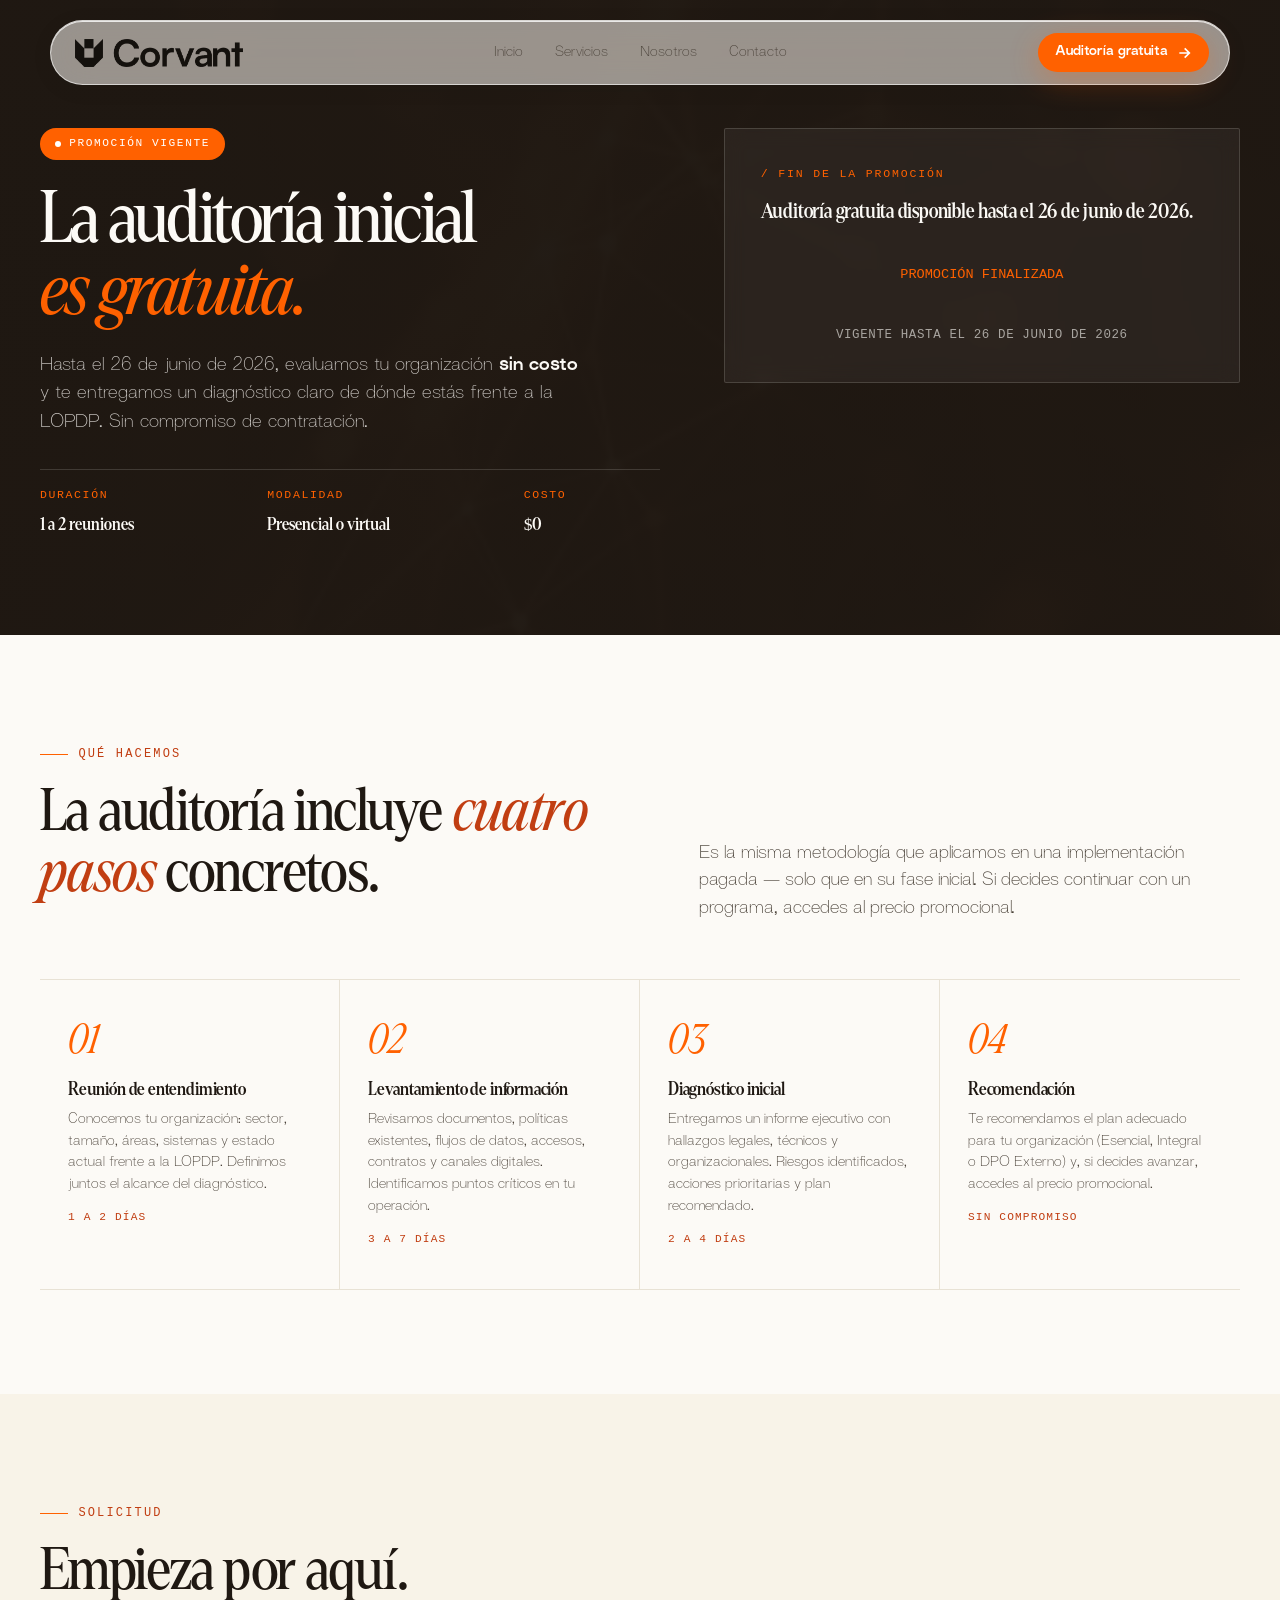
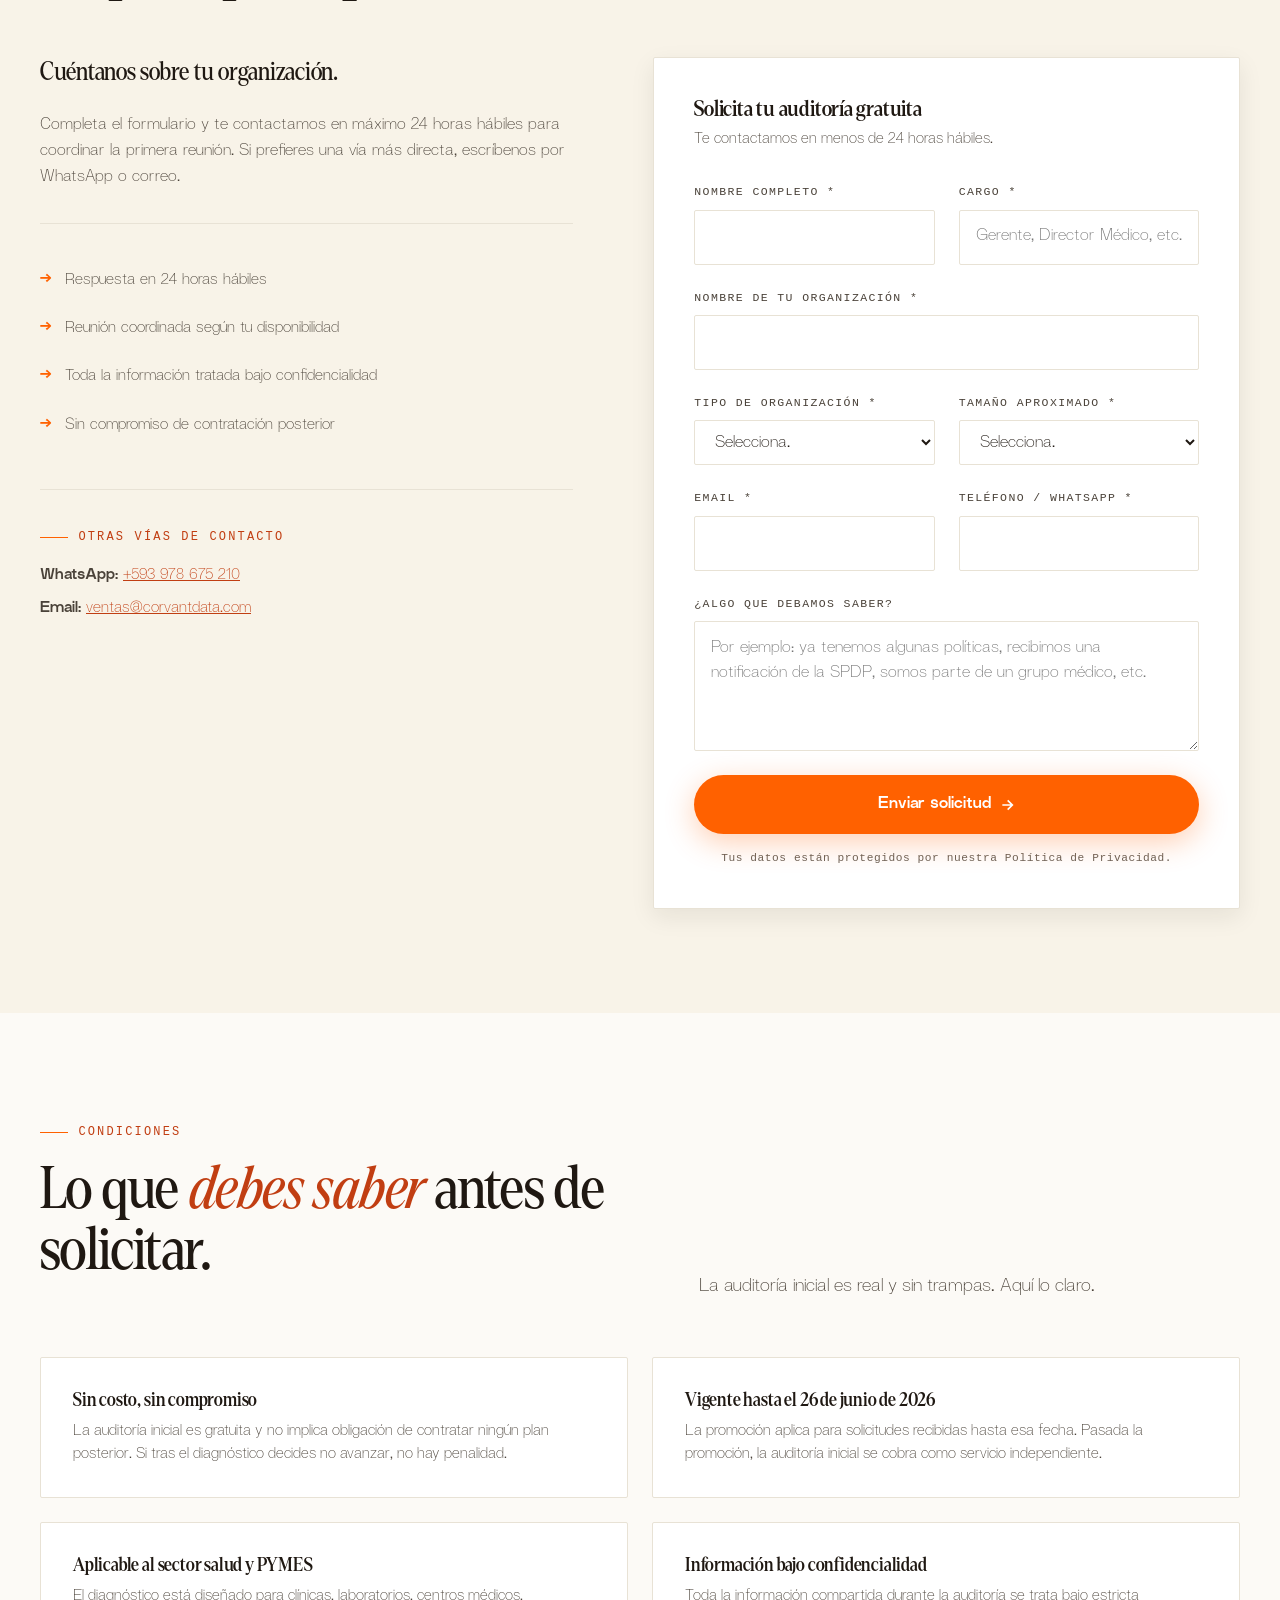
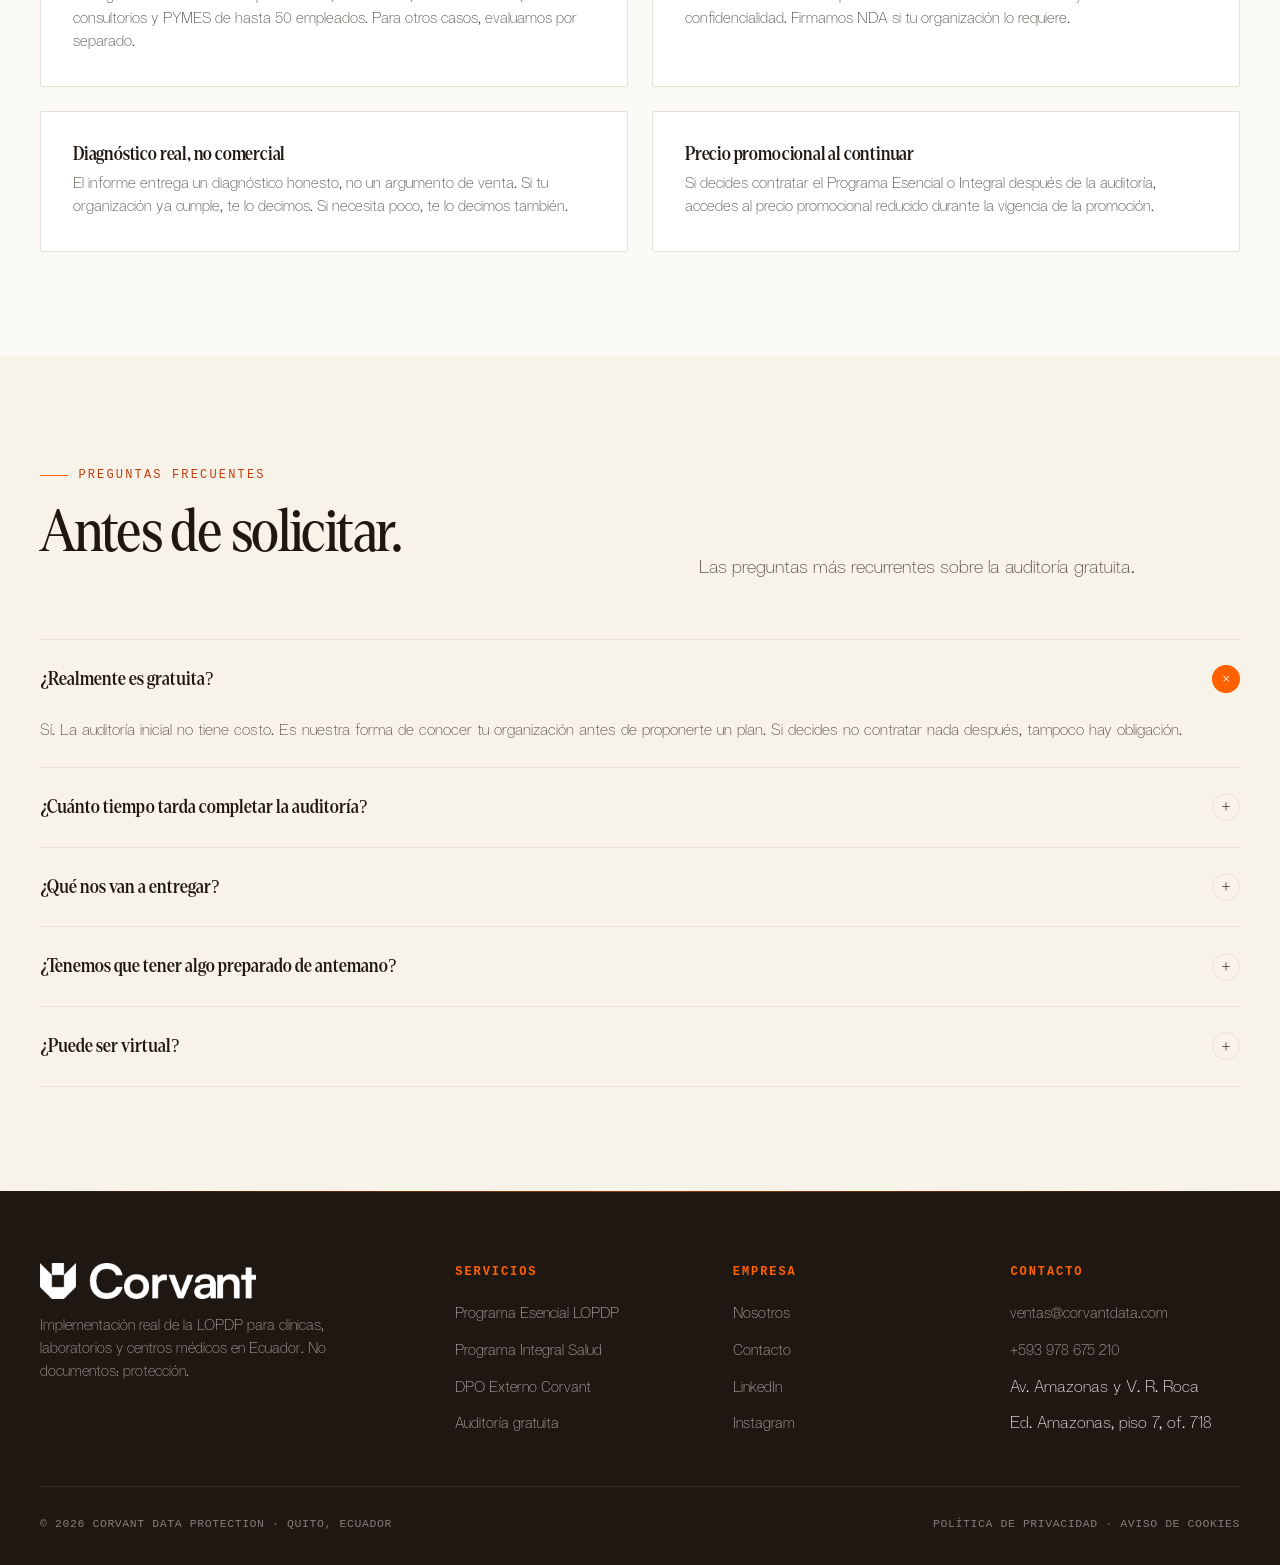
==== auditoria-gratuita.html @ 5a8d11fd "Add files via upload" ====
<!DOCTYPE html>
<html lang="es">
<head>
<meta charset="UTF-8">
<meta name="viewport" content="width=device-width, initial-scale=1.0">
<title>Auditoría gratuita — Corvant Data Protection</title>
<meta name="description" content="Auditoría inicial sin costo para clínicas, laboratorios y centros médicos en Ecuador. Diagnóstico claro frente a la LOPDP. Vigente hasta el 26 de junio de 2026.">
<link rel="stylesheet" href="styles.css">
<style>

/* Wordmark logo en nav y footer (sobreescribe estilos base) */
nav.site-nav .nav-brand img.wordmark { width: auto; height: 28px; }
nav.site-nav .nav-brand .brand-text { display: none; }
.footer-brand img.wordmark { height: 36px; width: auto; }

.audit-hero {
  background: var(--warm-black);
  color: var(--cream);
  padding: 8rem 0 6rem;
  position: relative;
  overflow: hidden;
}
.audit-hero::before {
  content: "";
  position: absolute;
  inset: 0;
  background-image: url('images/network_nodes.jpg');
  background-size: cover;
  background-position: center;
  opacity: 0.15;
  filter: grayscale(0.4);
}
.audit-hero::after {
  content: "";
  position: absolute;
  inset: 0;
  background: linear-gradient(135deg, rgba(31, 24, 18, 0.92) 0%, rgba(31, 24, 18, 0.85) 100%);
}
.audit-hero-inner {
  position: relative;
  z-index: 1;
}
.audit-hero-grid {
  display: grid;
  grid-template-columns: 1.2fr 1fr;
  gap: 4rem;
  align-items: start;
}
.audit-pill {
  display: inline-flex;
  align-items: center;
  gap: 0.5rem;
  padding: 0.45rem 0.95rem;
  background: var(--orange);
  color: var(--white);
  border-radius: 999px;
  font-family: var(--mono);
  font-size: 0.7rem;
  text-transform: uppercase;
  letter-spacing: 0.14em;
  font-weight: 500;
  margin-bottom: 1.5rem;
}
.audit-hero h1 {
  font-size: clamp(2.6rem, 5.6vw, 4.6rem);
  line-height: 1.0;
  color: var(--cream);
  margin-bottom: 1.5rem;
  letter-spacing: -0.025em;
}
.audit-hero h1 em { color: var(--orange); font-style: italic; }
.audit-hero .lead {
  font-size: 1.15rem;
  color: rgba(252, 250, 246, 0.78);
  margin-bottom: 2rem;
  line-height: 1.55;
  max-width: 540px;
}
.audit-hero .lead strong { color: var(--cream); }

.audit-meta {
  display: grid;
  grid-template-columns: repeat(3, auto);
  gap: 2.5rem;
  padding-top: 1rem;
  border-top: 1px solid rgba(252, 250, 246, 0.15);
}
.audit-meta-item {
  font-size: 0.85rem;
  color: rgba(252, 250, 246, 0.55);
}
.audit-meta-item strong {
  display: block;
  color: var(--orange);
  font-family: var(--mono);
  font-size: 0.72rem;
  letter-spacing: 0.14em;
  text-transform: uppercase;
  font-weight: 500;
  margin-bottom: 0.4rem;
}
.audit-meta-item span {
  color: var(--cream);
  font-family: var(--serif);
  font-size: 1.1rem;
  display: block; font-weight: 500;
}

/* Countdown */
.countdown {
  background: rgba(252, 250, 246, 0.05);
  border: 1px solid rgba(252, 250, 246, 0.15);
  border-radius: var(--radius);
  padding: 2.25rem;
  backdrop-filter: blur(10px);
}
.countdown-label {
  font-family: var(--mono);
  font-size: 0.72rem;
  letter-spacing: 0.16em;
  text-transform: uppercase;
  color: var(--orange);
  margin-bottom: 1rem;
  font-weight: 500;
}
.countdown-title {
  font-family: var(--serif);
  font-size: 1.3rem;
  font-weight: 500;
  color: var(--cream);
  margin-bottom: 1.5rem;
  line-height: 1.2; }
.countdown-grid {
  display: grid;
  grid-template-columns: repeat(4, 1fr);
  gap: 0.75rem;
  margin-bottom: 1.5rem;
}
.countdown-cell {
  text-align: center;
  padding: 1rem 0.5rem;
  background: rgba(252, 250, 246, 0.05);
  border-radius: 4px;
}
.countdown-num {
  font-family: var(--serif);
  font-size: 2rem;
  font-weight: 500;
  color: var(--orange);
  line-height: 1; }
.countdown-unit {
  font-family: var(--mono);
  font-size: 0.66rem;
  letter-spacing: 0.14em;
  text-transform: uppercase;
  color: rgba(252, 250, 246, 0.55);
  margin-top: 0.4rem;
  font-weight: 500;
}
.countdown-deadline {
  font-family: var(--mono);
  font-size: 0.78rem;
  color: rgba(252, 250, 246, 0.6);
  text-align: center;
  letter-spacing: 0.05em;
}

/* What we do */
.what-we-do {
  background: var(--cream);
  padding: var(--section-y) 0;
}
.steps-grid {
  display: grid;
  grid-template-columns: repeat(4, 1fr);
  gap: 0;
  margin-top: 3rem;
  border-top: 1px solid var(--gray-line);
  border-bottom: 1px solid var(--gray-line);
}
.step-cell {
  padding: 2.5rem 1.75rem;
  border-right: 1px solid var(--gray-line);
}
.step-cell:last-child { border-right: none; }
.step-num {
  font-family: var(--serif);
  font-style: italic;
  font-size: 2.5rem;
  font-weight: 300;
  color: var(--orange);
  line-height: 1;
  margin-bottom: 1.25rem; }
.step-cell h3 {
  font-family: var(--serif);
  font-size: 1.15rem;
  font-weight: 500;
  margin-bottom: 0.6rem;
  color: var(--ink); }
.step-cell p {
  font-size: 0.875rem;
  line-height: 1.55;
  color: var(--ink-soft);
}
.step-time {
  font-family: var(--mono);
  font-size: 0.7rem;
  color: var(--orange-deep);
  margin-top: 0.85rem;
  letter-spacing: 0.1em;
  text-transform: uppercase;
  font-weight: 500;
}

/* Form section */
.form-section {
  background: var(--cream-warm);
  padding: var(--section-y) 0;
}
.form-grid {
  display: grid;
  grid-template-columns: 1fr 1.1fr;
  gap: 5rem;
  align-items: start;
  margin-top: 1rem;
}
.form-info h2 { margin-bottom: 1.5rem; }
.form-info p {
  font-size: 1rem;
  line-height: 1.65;
  color: var(--ink-soft);
  margin-bottom: 1.25rem;
}
.form-info ul {
  list-style: none;
  margin-top: 2rem;
  padding-top: 2rem;
  border-top: 1px solid var(--gray-line);
}
.form-info ul li {
  display: flex;
  gap: 0.85rem;
  padding: 0.75rem 0;
  font-size: 0.95rem;
  color: var(--ink-soft);
}
.form-info ul li::before {
  content: "→";
  color: var(--orange);
  font-weight: 600;
  flex-shrink: 0;
}

.form-card {
  background: var(--white);
  border: 1px solid var(--gray-line);
  border-radius: var(--radius);
  padding: 2.5rem;
  box-shadow: var(--shadow-md);
}
.form-card h3 {
  font-family: var(--serif);
  font-size: 1.4rem;
  margin-bottom: 0.4rem;
  color: var(--ink); font-weight: 500;
}
.form-card .form-sub {
  font-size: 0.92rem;
  color: var(--ink-soft);
  margin-bottom: 2rem;
}
.form-card .btn-primary { width: 100%; padding: 1.05rem; font-size: 1rem; }

.form-disclaimer {
  font-family: var(--mono);
  font-size: 0.7rem;
  color: var(--gray);
  text-align: center;
  margin-top: 1rem;
  letter-spacing: 0.05em;
}

/* Conditions */
.conditions-section {
  background: var(--cream);
  padding: var(--section-y) 0;
}
.conditions-grid {
  display: grid;
  grid-template-columns: 1fr 1fr;
  gap: 1.5rem;
  margin-top: 2.5rem;
}
.condition-card {
  background: var(--white);
  border: 1px solid var(--gray-line);
  border-radius: var(--radius);
  padding: 2rem 2rem;
}
.condition-card h4 {
  font-family: var(--serif);
  font-size: 1.2rem;
  font-weight: 500;
  margin-bottom: 0.6rem;
  color: var(--ink); }
.condition-card p {
  font-size: 0.92rem;
  line-height: 1.55;
  color: var(--ink-soft);
}

/* Mini FAQ */
.audit-faq {
  background: var(--cream-warm);
  padding: var(--section-y) 0;
}

@media (max-width: 968px) {
  .audit-hero-grid { grid-template-columns: 1fr; gap: 2.5rem; }
  .audit-meta { grid-template-columns: 1fr; gap: 1.25rem; }
  .steps-grid { grid-template-columns: 1fr; }
  .step-cell { border-right: none; border-bottom: 1px solid var(--gray-line); }
  .step-cell:last-child { border-bottom: none; }
  .form-grid { grid-template-columns: 1fr; gap: 2.5rem; }
  .conditions-grid { grid-template-columns: 1fr; }
  .countdown-grid { grid-template-columns: repeat(4, 1fr); }
  .countdown-num { font-size: 1.5rem; }
}
</style>
</head>
<body>

<!-- ============ NAV ============ -->
<nav class="site-nav">
  <div class="nav-inner">
    <a href="index.html" class="nav-brand">
      <img src="images/logo-wordmark-dark.png" alt="Corvant Data Protection" class="wordmark">
    </a>
    <ul class="nav-links">
      <li><a href="index.html">Inicio</a></li>
      <li><a href="servicios.html">Servicios</a></li>
      <li><a href="nosotros.html">Nosotros</a></li>
      <li><a href="contacto.html">Contacto</a></li>
    </ul>
    <span class="btn-magnetic">
      <a href="auditoria-gratuita.html" class="btn btn-primary nav-cta active">
      Auditoría gratuita
      <svg viewBox="0 0 24 24" fill="none" stroke="currentColor" stroke-width="2.5"><path d="M5 12h14M13 5l7 7-7 7"/></svg>
    </a>
    </span>
    <button class="nav-toggle" aria-label="Menu"><span></span><span></span><span></span></button>
  </div>
</nav>

<!-- ============ HERO ============ -->
<section class="audit-hero">
  <div class="container audit-hero-inner">
    <div class="audit-hero-grid">
      <div>
        <span class="audit-pill">
          <span style="width: 6px; height: 6px; background: var(--white); border-radius: 50%;"></span>
          Promoción vigente
        </span>
        <h1>
          La auditoría inicial<br>
          <em>es gratuita.</em>
        </h1>
        <p class="lead">
          Hasta el 26 de junio de 2026, evaluamos tu organización <strong>sin costo</strong> y te entregamos un diagnóstico claro de dónde estás frente a la LOPDP. Sin compromiso de contratación.
        </p>

        <div class="audit-meta">
          <div class="audit-meta-item">
            <strong>Duración</strong>
            <span>1 a 2 reuniones</span>
          </div>
          <div class="audit-meta-item">
            <strong>Modalidad</strong>
            <span>Presencial o virtual</span>
          </div>
          <div class="audit-meta-item">
            <strong>Costo</strong>
            <span>$0</span>
          </div>
        </div>
      </div>

      <aside class="countdown">
        <div class="countdown-label">/ Fin de la promoción</div>
        <h3 class="countdown-title">Auditoría gratuita disponible hasta el 26 de junio de 2026.</h3>
        <div class="countdown-grid" id="countdown">
          <div class="countdown-cell">
            <div class="countdown-num" id="cd-days">—</div>
            <div class="countdown-unit">Días</div>
          </div>
          <div class="countdown-cell">
            <div class="countdown-num" id="cd-hours">—</div>
            <div class="countdown-unit">Horas</div>
          </div>
          <div class="countdown-cell">
            <div class="countdown-num" id="cd-min">—</div>
            <div class="countdown-unit">Min</div>
          </div>
          <div class="countdown-cell">
            <div class="countdown-num" id="cd-sec">—</div>
            <div class="countdown-unit">Seg</div>
          </div>
        </div>
        <div class="countdown-deadline">VIGENTE HASTA EL 26 DE JUNIO DE 2026</div>
      </aside>
    </div>
  </div>
</section>

<!-- ============ QUÉ HACEMOS EN LA AUDITORÍA ============ -->
<section class="what-we-do">
  <div class="container">
    <div class="section-header with-aside reveal">
      <div>
        <div class="eyebrow">Qué hacemos</div>
        <h2 class="h-1" style="margin-top: 1rem;">
          La auditoría incluye <em>cuatro pasos</em> concretos.
        </h2>
      </div>
      <p class="lead">
        Es la misma metodología que aplicamos en una implementación pagada — solo que en su fase inicial. Si decides continuar con un programa, accedes al precio promocional.
      </p>
    </div>

    <div class="steps-grid">
      <div class="step-cell">
        <div class="step-num">01</div>
        <h3>Reunión de entendimiento</h3>
        <p>Conocemos tu organización: sector, tamaño, áreas, sistemas y estado actual frente a la LOPDP. Definimos juntos el alcance del diagnóstico.</p>
        <div class="step-time">1 a 2 días</div>
      </div>
      <div class="step-cell">
        <div class="step-num">02</div>
        <h3>Levantamiento de información</h3>
        <p>Revisamos documentos, políticas existentes, flujos de datos, accesos, contratos y canales digitales. Identificamos puntos críticos en tu operación.</p>
        <div class="step-time">3 a 7 días</div>
      </div>
      <div class="step-cell">
        <div class="step-num">03</div>
        <h3>Diagnóstico inicial</h3>
        <p>Entregamos un informe ejecutivo con hallazgos legales, técnicos y organizacionales. Riesgos identificados, acciones prioritarias y plan recomendado.</p>
        <div class="step-time">2 a 4 días</div>
      </div>
      <div class="step-cell">
        <div class="step-num">04</div>
        <h3>Recomendación</h3>
        <p>Te recomendamos el plan adecuado para tu organización (Esencial, Integral o DPO Externo) y, si decides avanzar, accedes al precio promocional.</p>
        <div class="step-time">Sin compromiso</div>
      </div>
    </div>
  </div>
</section>

<!-- ============ FORMULARIO ============ -->
<section class="form-section">
  <div class="container">
    <div class="section-header reveal">
      <div class="eyebrow">Solicitud</div>
      <h2 class="h-1" style="margin-top: 1rem;">Empieza por aquí.</h2>
    </div>

    <div class="form-grid">
      <div class="form-info">
        <h2 class="h-3 font-serif">Cuéntanos sobre tu organización.</h2>
        <p>
          Completa el formulario y te contactamos en máximo 24 horas hábiles para coordinar la primera reunión. Si prefieres una vía más directa, escríbenos por WhatsApp o correo.
        </p>

        <ul>
          <li>Respuesta en 24 horas hábiles</li>
          <li>Reunión coordinada según tu disponibilidad</li>
          <li>Toda la información tratada bajo confidencialidad</li>
          <li>Sin compromiso de contratación posterior</li>
        </ul>

        <div style="margin-top: 2.5rem; padding-top: 2rem; border-top: 1px solid var(--gray-line);">
          <div class="eyebrow" style="margin-bottom: 1rem;">Otras vías de contacto</div>
          <p style="font-size: 0.95rem; margin-bottom: 0.5rem;">
            <strong>WhatsApp:</strong> <a href="https://wa.me/593978675210" style="color: var(--orange-deep); text-decoration: underline;">+593 978 675 210</a>
          </p>
          <p style="font-size: 0.95rem;">
            <strong>Email:</strong> <a href="mailto:ventas@corvantdata.com" style="color: var(--orange-deep); text-decoration: underline;">ventas@corvantdata.com</a>
          </p>
        </div>
      </div>

      <div class="form-card">
        <h3>Solicita tu auditoría gratuita</h3>
        <p class="form-sub">Te contactamos en menos de 24 horas hábiles.</p>

        <form>
          <div class="form-grid-2">
            <div class="form-row">
              <label>Nombre completo *</label>
              <input type="text" required>
            </div>
            <div class="form-row">
              <label>Cargo *</label>
              <input type="text" placeholder="Gerente, Director Médico, etc." required>
            </div>
          </div>

          <div class="form-row">
            <label>Nombre de tu organización *</label>
            <input type="text" required>
          </div>

          <div class="form-grid-2">
            <div class="form-row">
              <label>Tipo de organización *</label>
              <select required>
                <option value="">Selecciona…</option>
                <option>Clínica</option>
                <option>Laboratorio clínico</option>
                <option>Centro médico</option>
                <option>Centro de especialidades</option>
                <option>Consultorio</option>
                <option>Otra</option>
              </select>
            </div>
            <div class="form-row">
              <label>Tamaño aproximado *</label>
              <select required>
                <option value="">Selecciona…</option>
                <option>1 – 5 empleados</option>
                <option>6 – 15 empleados</option>
                <option>16 – 30 empleados</option>
                <option>31 – 50 empleados</option>
                <option>50+ empleados</option>
              </select>
            </div>
          </div>

          <div class="form-grid-2">
            <div class="form-row">
              <label>Email *</label>
              <input type="email" required>
            </div>
            <div class="form-row">
              <label>Teléfono / WhatsApp *</label>
              <input type="tel" required>
            </div>
          </div>

          <div class="form-row">
            <label>¿Algo que debamos saber?</label>
            <textarea placeholder="Por ejemplo: ya tenemos algunas políticas, recibimos una notificación de la SPDP, somos parte de un grupo médico, etc."></textarea>
          </div>

          <button type="submit" class="btn btn-primary">
            Enviar solicitud
            <svg viewBox="0 0 24 24" fill="none" stroke="currentColor" stroke-width="2.5"><path d="M5 12h14M13 5l7 7-7 7"/></svg>
          </button>
          <p class="form-disclaimer">Tus datos están protegidos por nuestra Política de Privacidad.</p>
        </form>
      </div>
    </div>
  </div>
</section>

<!-- ============ CONDICIONES ============ -->
<section class="conditions-section">
  <div class="container">
    <div class="section-header with-aside reveal">
      <div>
        <div class="eyebrow">Condiciones</div>
        <h2 class="h-1" style="margin-top: 1rem;">Lo que <em>debes saber</em> antes de solicitar.</h2>
      </div>
      <p class="lead">
        La auditoría inicial es real y sin trampas. Aquí lo claro.
      </p>
    </div>

    <div class="conditions-grid">
      <div class="condition-card">
        <h4>Sin costo, sin compromiso</h4>
        <p>La auditoría inicial es gratuita y no implica obligación de contratar ningún plan posterior. Si tras el diagnóstico decides no avanzar, no hay penalidad.</p>
      </div>
      <div class="condition-card">
        <h4>Vigente hasta el 26 de junio de 2026</h4>
        <p>La promoción aplica para solicitudes recibidas hasta esa fecha. Pasada la promoción, la auditoría inicial se cobra como servicio independiente.</p>
      </div>
      <div class="condition-card">
        <h4>Aplicable al sector salud y PYMES</h4>
        <p>El diagnóstico está diseñado para clínicas, laboratorios, centros médicos, consultorios y PYMES de hasta 50 empleados. Para otros casos, evaluamos por separado.</p>
      </div>
      <div class="condition-card">
        <h4>Información bajo confidencialidad</h4>
        <p>Toda la información compartida durante la auditoría se trata bajo estricta confidencialidad. Firmamos NDA si tu organización lo requiere.</p>
      </div>
      <div class="condition-card">
        <h4>Diagnóstico real, no comercial</h4>
        <p>El informe entrega un diagnóstico honesto, no un argumento de venta. Si tu organización ya cumple, te lo decimos. Si necesita poco, te lo decimos también.</p>
      </div>
      <div class="condition-card">
        <h4>Precio promocional al continuar</h4>
        <p>Si decides contratar el Programa Esencial o Integral después de la auditoría, accedes al precio promocional reducido durante la vigencia de la promoción.</p>
      </div>
    </div>
  </div>
</section>

<!-- ============ FAQ ============ -->
<section class="audit-faq">
  <div class="container">
    <div class="section-header with-aside reveal">
      <div>
        <div class="eyebrow">Preguntas frecuentes</div>
        <h2 class="h-1" style="margin-top: 1rem;">Antes de solicitar.</h2>
      </div>
      <p class="lead">Las preguntas más recurrentes sobre la auditoría gratuita.</p>
    </div>

    <div class="faq-list">
      <div class="faq-item">
        <button class="faq-q">
          ¿Realmente es gratuita?
          <span class="faq-toggle">+</span>
        </button>
        <div class="faq-a">
          Sí. La auditoría inicial no tiene costo. Es nuestra forma de conocer tu organización antes de proponerte un plan. Si decides no contratar nada después, tampoco hay obligación.
        </div>
      </div>
      <div class="faq-item">
        <button class="faq-q">
          ¿Cuánto tiempo tarda completar la auditoría?
          <span class="faq-toggle">+</span>
        </button>
        <div class="faq-a">
          Entre 1 y 2 semanas en total, dependiendo de la rapidez con la que tu organización entregue la información solicitada. La primera reunión la coordinamos en 24–48 horas tras tu solicitud.
        </div>
      </div>
      <div class="faq-item">
        <button class="faq-q">
          ¿Qué nos van a entregar?
          <span class="faq-toggle">+</span>
        </button>
        <div class="faq-a">
          Un informe ejecutivo con: hallazgos legales (qué falta para cumplir la LOPDP), hallazgos técnicos (qué riesgos hay en accesos, sistemas, canales), hallazgos organizacionales (qué procesos requieren ajustes) y un plan recomendado con tiempos y costos.
        </div>
      </div>
      <div class="faq-item">
        <button class="faq-q">
          ¿Tenemos que tener algo preparado de antemano?
          <span class="faq-toggle">+</span>
        </button>
        <div class="faq-a">
          No es necesario. En la primera reunión te indicamos exactamente qué información necesitamos recopilar. Si ya tienes documentos (políticas, avisos, contratos), nos ayudan a acelerar el diagnóstico.
        </div>
      </div>
      <div class="faq-item">
        <button class="faq-q">
          ¿Puede ser virtual?
          <span class="faq-toggle">+</span>
        </button>
        <div class="faq-a">
          Sí. La auditoría se puede realizar 100% virtual, presencial en Quito, o en formato híbrido. Lo coordinamos según tu disponibilidad y la naturaleza de tu organización.
        </div>
      </div>
    </div>
  </div>
</section>

<!-- ============ FOOTER ============ -->
<footer class="site-footer">
  <div class="container">
    <div class="footer-grid">
      <div class="footer-brand">
        <a href="index.html" class="nav-brand">
      <img src="images/logo-wordmark-white.png" alt="Corvant Data Protection" class="wordmark">
    </a>
        <p>Implementación real de la LOPDP para clínicas, laboratorios y centros médicos en Ecuador. No documentos: protección.</p>
      </div>
      <div class="footer-col">
        <h5>Servicios</h5>
        <ul>
          <li><a href="servicios-programa-esencial.html">Programa Esencial LOPDP</a></li>
          <li><a href="servicios-programa-integral-salud.html">Programa Integral Salud</a></li>
          <li><a href="servicios-dpo-externo.html">DPO Externo Corvant</a></li>
          <li><a href="auditoria-gratuita.html">Auditoría gratuita</a></li>
        </ul>
      </div>
      <div class="footer-col">
        <h5>Empresa</h5>
        <ul>
          <li><a href="nosotros.html">Nosotros</a></li>
          <li><a href="contacto.html">Contacto</a></li>
          <li><a href="https://ec.linkedin.com/company/corvant-data-protection" target="_blank">LinkedIn</a></li>
          <li><a href="https://www.instagram.com/corvantdataprotection/" target="_blank">Instagram</a></li>
        </ul>
      </div>
      <div class="footer-col">
        <h5>Contacto</h5>
        <ul>
          <li><a href="mailto:ventas@corvantdata.com">ventas@corvantdata.com</a></li>
          <li><a href="https://wa.me/593978675210">+593 978 675 210</a></li>
          <li>Av. Amazonas y V. R. Roca</li>
          <li>Ed. Amazonas, piso 7, of. 718</li>
        </ul>
      </div>
    </div>
    <div class="footer-bottom">
      <p>© 2026 Corvant Data Protection · Quito, Ecuador</p>
      <p>Política de Privacidad · Aviso de Cookies</p>
    </div>
  </div>
</footer>

<script src="scripts.js"></script>
<script>
// Countdown to June 26, 2026 (Quito time)
(function () {
  const deadline = new Date('2026-06-26T23:59:59-05:00').getTime();
  const elDays = document.getElementById('cd-days');
  const elHours = document.getElementById('cd-hours');
  const elMin = document.getElementById('cd-min');
  const elSec = document.getElementById('cd-sec');
  if (!elDays) return;

  function update() {
    const now = new Date().getTime();
    const distance = deadline - now;
    if (distance < 0) {
      const grid = document.getElementById('countdown');
      if (grid) {
        grid.innerHTML = '<div style="grid-column: 1/-1; text-align: center; color: var(--orange); font-family: var(--mono); font-size: 0.85rem; padding: 1rem;">PROMOCIÓN FINALIZADA</div>';
      }
      return;
    }
    const days = Math.floor(distance / (1000 * 60 * 60 * 24));
    const hours = Math.floor((distance % (1000 * 60 * 60 * 24)) / (1000 * 60 * 60));
    const minutes = Math.floor((distance % (1000 * 60 * 60)) / (1000 * 60));
    const seconds = Math.floor((distance % (1000 * 60)) / 1000);
    elDays.textContent = String(days).padStart(2, '0');
    elHours.textContent = String(hours).padStart(2, '0');
    elMin.textContent = String(minutes).padStart(2, '0');
    elSec.textContent = String(seconds).padStart(2, '0');
  }
  update();
  setInterval(update, 1000);
})();
</script>
</body>
</html>
---- styles.css ----
/* ============================================================
   FUENTES OFICIALES CORVANT
   Denton (Principal) — display & headlines
   Non Natural Grotesk Inktrap (Secundaria) — body & UI
   ============================================================ */

@font-face {
  font-family: 'Denton';
  src: url('fonts/Denton-Light.otf') format('opentype');
  font-weight: 300;
  font-style: normal;
  font-display: swap;
}
@font-face {
  font-family: 'Denton';
  src: url('fonts/Denton-LightItalic.otf') format('opentype');
  font-weight: 300;
  font-style: italic;
  font-display: swap;
}
@font-face {
  font-family: 'Denton';
  src: url('fonts/Denton-Regular.otf') format('opentype');
  font-weight: 400;
  font-style: normal;
  font-display: swap;
}
@font-face {
  font-family: 'Denton';
  src: url('fonts/Denton-RegularItalic.otf') format('opentype');
  font-weight: 400;
  font-style: italic;
  font-display: swap;
}
@font-face {
  font-family: 'Denton';
  src: url('fonts/Denton-Medium.otf') format('opentype');
  font-weight: 500;
  font-style: normal;
  font-display: swap;
}
@font-face {
  font-family: 'Denton';
  src: url('fonts/Denton-MediumItalic.otf') format('opentype');
  font-weight: 500;
  font-style: italic;
  font-display: swap;
}
@font-face {
  font-family: 'Denton';
  src: url('fonts/Denton-ExtraBold.otf') format('opentype');
  font-weight: 800;
  font-style: normal;
  font-display: swap;
}
@font-face {
  font-family: 'Denton';
  src: url('fonts/Denton-ExtraBoldItalic.otf') format('opentype');
  font-weight: 800;
  font-style: italic;
  font-display: swap;
}

@font-face {
  font-family: 'NN Grotesk';
  src: url('fonts/NNGrotesk-Thin.otf') format('opentype');
  font-weight: 300;
  font-style: normal;
  font-display: swap;
}
@font-face {
  font-family: 'NN Grotesk';
  src: url('fonts/NNGrotesk-Bold.otf') format('opentype');
  font-weight: 700;
  font-style: normal;
  font-display: swap;
}

/* ============================================================
   CORVANT — SHARED STYLESHEET v4.2
   Estilo: Corporativo moderno con vida.
   Glassmorphism, scroll reveal, hover dinámicos, más tonos de marca.
   ============================================================ */

:root {
  /* Brand — paleta extendida */
  --orange: #FF6100;
  --orange-light: #FF8933;
  --orange-deep: #C13E12;
  --orange-soft: #FFE9D9;
  --orange-glow: rgba(255, 97, 0, 0.18);
  --orange-glow-strong: rgba(255, 97, 0, 0.4);
  --terracotta: #B5532A;
  --rust: #8C3A1A;

  /* Neutrals warm */
  --black: #14110D;
  --warm-black: #1F1812;
  --warm-dark: #2B201A;
  --ink: #1F1812;
  --ink-soft: #4A4239;
  --gray: #6B6258;
  --gray-soft: #9A9089;
  --gray-line: #E8E2D5;
  --gray-bg: #F4EFE6;
  --sand: #E8D9C2;
  --cream: #FCFAF6;
  --cream-warm: #F8F3E8;
  --white: #FFFFFF;

  /* Typography */
  --serif: 'Denton', 'Source Serif 4', 'Times New Roman', serif;
  --sans: 'NN Grotesk', 'Inter', -apple-system, BlinkMacSystemFont, sans-serif;
  --mono: 'JetBrains Mono', 'SF Mono', monospace;

  /* Layout */
  --max-w: 1280px;
  --gutter: 2.5rem;
  --section-y: 6.5rem;
  --radius: 2px;
  --radius-lg: 12px;
  --radius-pill: 999px;

  /* Shadows */
  --shadow-sm: 0 1px 3px rgba(31, 24, 18, 0.06);
  --shadow-md: 0 8px 24px rgba(31, 24, 18, 0.08);
  --shadow-lg: 0 24px 60px rgba(31, 24, 18, 0.12);
  --shadow-xl: 0 32px 80px rgba(31, 24, 18, 0.18);
  --shadow-glow: 0 8px 30px rgba(255, 97, 0, 0.3);
  --shadow-glow-soft: 0 12px 40px rgba(255, 97, 0, 0.18);

  /* Easing */
  --ease-out: cubic-bezier(0.16, 1, 0.3, 1);
  --ease-spring: cubic-bezier(0.34, 1.56, 0.64, 1);
}

* { margin: 0; padding: 0; box-sizing: border-box; }
html { scroll-behavior: smooth; }
body {
  font-family: var(--sans);
  background: var(--cream);
  color: var(--ink);
  line-height: 1.6;
  font-size: 16px;
  font-weight: 400;
  -webkit-font-smoothing: antialiased;
  -moz-osx-font-smoothing: grayscale;
  overflow-x: hidden;
}
::selection { background: var(--orange); color: var(--white); }
img { max-width: 100%; display: block; }
a { color: inherit; text-decoration: none; }
button { font: inherit; cursor: pointer; border: none; background: none; }

/* ============================================================
   SCROLL REVEAL — solo se activa con JS (.js en <html>)
   Sin JS, todo se ve por defecto.
   ============================================================ */
.js .reveal {
  opacity: 0;
  transform: translateY(28px);
  filter: blur(6px);
  transition: opacity 0.9s var(--ease-out),
              transform 0.9s var(--ease-out),
              filter 0.9s var(--ease-out);
}
.js .reveal.revealed {
  opacity: 1;
  transform: translateY(0);
  filter: blur(0);
}
.js .reveal-child {
  opacity: 0;
  transform: translateY(20px);
  filter: blur(4px);
  transition: opacity 0.7s var(--ease-out),
              transform 0.7s var(--ease-out),
              filter 0.7s var(--ease-out);
}
.js .reveal-child.revealed {
  opacity: 1;
  transform: translateY(0);
  filter: blur(0);
}

@media (prefers-reduced-motion: reduce) {
  .reveal, .reveal-child {
    opacity: 1; transform: none; filter: none; transition: none;
  }
}

/* ============================================================
   TYPOGRAPHY
   ============================================================ */
.font-serif { font-family: var(--serif); }
.font-mono { font-family: var(--mono); }
.bold-impact { font-weight: 700; }

.eyebrow {
  font-family: var(--mono);
  font-size: 0.75rem;
  letter-spacing: 0.18em;
  text-transform: uppercase;
  color: var(--orange-deep);
  display: inline-flex;
  align-items: center;
  gap: 0.65rem;
  font-weight: 500;
}
.eyebrow::before {
  content: "";
  width: 28px;
  height: 1px;
  background: var(--orange);
}
.eyebrow.on-dark { color: var(--orange); }
.eyebrow.on-dark::before { background: var(--orange); }
.eyebrow.on-orange { color: var(--white); }
.eyebrow.on-orange::before { background: var(--white); }

h1, h2, h3, h4 {
  font-family: var(--serif);
  font-weight: 400;
  line-height: 1.05;
  letter-spacing: -0.01em;
  color: var(--ink);
}
h1 em, h2 em, h3 em { font-style: italic; color: var(--orange-deep); font-weight: 400; }
.on-dark h1, .on-dark h2, .on-dark h3, .on-dark h4 { color: var(--cream); }
.on-dark h1 em, .on-dark h2 em, .on-dark h3 em { color: var(--orange); }
.on-orange h1, .on-orange h2, .on-orange h3, .on-orange h4 { color: var(--white); }
.on-orange h1 em, .on-orange h2 em { color: var(--warm-black); }

.h-display { font-size: clamp(2.8rem, 6vw, 5.2rem); line-height: 1.0; }
.h-1 { font-size: clamp(2.4rem, 4.6vw, 3.75rem); line-height: 1.04; }
.h-2 { font-size: clamp(1.8rem, 3vw, 2.5rem); line-height: 1.1; }
.h-3 { font-size: clamp(1.35rem, 2vw, 1.75rem); line-height: 1.2; }

.lead {
  font-size: 1.125rem;
  line-height: 1.55;
  color: var(--ink-soft);
  max-width: 60ch;
}
.on-dark .lead { color: rgba(252, 250, 246, 0.78); }
.on-orange .lead { color: rgba(255, 255, 255, 0.92); }

/* ============================================================
   LAYOUT
   ============================================================ */
.container {
  max-width: var(--max-w);
  margin: 0 auto;
  padding: 0 var(--gutter);
}
section { padding: var(--section-y) 0; }
.section-tight { padding: calc(var(--section-y) * 0.7) 0; }

.section-light { background: var(--cream); color: var(--ink); }
.section-cream { background: var(--cream-warm); color: var(--ink); }
.section-sand  { background: var(--sand); color: var(--ink); }
.section-gray  { background: var(--gray-bg); color: var(--ink); }
.section-dark  { background: var(--warm-black); color: var(--cream); }
.section-orange { background: var(--orange); color: var(--white); }

.section-header {
  margin-bottom: 3.5rem;
  max-width: 880px;
}
.section-header h2 { margin-top: 1rem; margin-bottom: 1.25rem; }
.section-header .lead { margin-top: 0.5rem; }

.section-header.with-aside {
  display: grid;
  grid-template-columns: 1.1fr 1fr;
  gap: 4rem;
  max-width: 100%;
  align-items: end;
}

/* ============================================================
   BUTTONS
   ============================================================ */
.btn {
  display: inline-flex;
  align-items: center;
  justify-content: center;
  gap: 0.55rem;
  padding: 0.95rem 1.6rem;
  border-radius: var(--radius-pill);
  font-weight: 600;
  font-size: 0.9375rem;
  letter-spacing: -0.005em;
  transition: all 0.4s var(--ease-out);
  white-space: nowrap;
  position: relative;
  overflow: hidden;
}
.btn svg { width: 16px; height: 16px; transition: transform 0.3s var(--ease-out); }
.btn:hover svg { transform: translateX(4px); }

.btn-primary {
  background: var(--orange);
  color: var(--white);
  box-shadow: var(--shadow-glow);
}
.btn-primary::before {
  content: "";
  position: absolute; inset: 0;
  background: linear-gradient(135deg, var(--orange-light) 0%, var(--orange) 60%, var(--orange-deep) 100%);
  opacity: 0;
  transition: opacity 0.4s;
  z-index: 0;
}
.btn-primary > * { position: relative; z-index: 1; }
.btn-primary:hover {
  transform: translateY(-2px);
  box-shadow: 0 16px 44px rgba(255, 97, 0, 0.42);
}
.btn-primary:hover::before { opacity: 1; }

.btn-outline {
  background: transparent;
  color: var(--ink);
  border: 1px solid rgba(31, 24, 18, 0.2);
}
.btn-outline:hover {
  background: var(--ink);
  color: var(--cream);
  border-color: var(--ink);
  transform: translateY(-2px);
}
.on-dark .btn-outline { color: var(--cream); border-color: rgba(252, 250, 246, 0.25); }
.on-dark .btn-outline:hover { background: var(--cream); color: var(--ink); border-color: var(--cream); }
.on-orange .btn-outline { color: var(--white); border-color: rgba(255, 255, 255, 0.4); }
.on-orange .btn-outline:hover { background: var(--white); color: var(--orange-deep); border-color: var(--white); }

.btn-ghost {
  background: transparent;
  color: var(--orange-deep);
  padding: 0.5rem 0;
  border-radius: 0;
  border-bottom: 1px solid var(--orange);
}
.btn-ghost:hover { color: var(--orange); }
.on-dark .btn-ghost { color: var(--orange); border-bottom-color: var(--orange); }
.on-dark .btn-ghost:hover { color: var(--cream); border-bottom-color: var(--cream); }

.btn-magnetic {
  display: inline-block;
  transition: transform 0.5s var(--ease-spring);
  will-change: transform;
}

/* ============================================================
   NAVIGATION — GLASSMORPHISM (liquid glass)
   ============================================================ */
nav.site-nav {
  position: fixed;
  top: 1.25rem;
  left: 50%;
  transform: translateX(-50%);
  z-index: 100;
  width: calc(100% - 2.5rem);
  max-width: 1180px;
  background: rgba(252, 250, 246, 0.55);
  backdrop-filter: saturate(180%) blur(22px);
  -webkit-backdrop-filter: saturate(180%) blur(22px);
  border: 1px solid rgba(255, 255, 255, 0.6);
  border-radius: var(--radius-pill);
  box-shadow:
    0 1px 0 rgba(255, 255, 255, 0.8) inset,
    0 4px 20px rgba(31, 24, 18, 0.08),
    0 1px 0 rgba(31, 24, 18, 0.04);
  transition: all 0.4s var(--ease-out);
}
nav.site-nav.scrolled {
  background: rgba(252, 250, 246, 0.78);
  box-shadow:
    0 1px 0 rgba(255, 255, 255, 0.9) inset,
    0 8px 30px rgba(31, 24, 18, 0.12);
}
.nav-inner {
  display: flex;
  align-items: center;
  justify-content: space-between;
  gap: 2rem;
  padding: 0.75rem 1.25rem 0.75rem 1.5rem;
}
.nav-brand {
  display: flex;
  align-items: center;
  gap: 0.55rem;
  font-family: var(--serif);
  font-size: 1.35rem;
  font-weight: 500;
  letter-spacing: -0.01em;
  color: var(--ink);
}
.nav-brand img { width: 24px; height: 24px; object-fit: contain; }
.nav-links {
  display: flex;
  gap: 2rem;
  list-style: none;
  font-size: 0.875rem;
  font-weight: 500;
}
.nav-links a {
  color: var(--ink-soft);
  transition: color 0.25s;
  position: relative;
  padding: 0.35rem 0;
}
.nav-links a:hover { color: var(--ink); }
.nav-links a.active { color: var(--orange-deep); }
.nav-links a.active::after {
  content: "";
  position: absolute;
  bottom: -2px; left: 0; right: 0;
  height: 1.5px;
  background: var(--orange);
  border-radius: 2px;
}
.nav-cta { padding: 0.55rem 1.05rem; font-size: 0.85rem; }

.nav-toggle {
  display: none;
  width: 32px; height: 32px;
  flex-direction: column;
  justify-content: center;
  gap: 5px;
  align-items: center;
}
.nav-toggle span {
  display: block;
  width: 22px; height: 1.5px;
  background: var(--ink);
}

/* ============================================================
   FOOTER
   ============================================================ */
footer.site-footer {
  background: var(--warm-black);
  color: var(--cream);
  padding: 4.5rem 0 2rem;
  position: relative;
  overflow: hidden;
}
footer.site-footer::before {
  content: "";
  position: absolute;
  top: 0; left: 0; right: 0;
  height: 1px;
  background: linear-gradient(90deg, transparent, var(--orange), transparent);
  opacity: 0.5;
}
.footer-grid {
  display: grid;
  grid-template-columns: 1.6fr 1fr 1fr 1fr;
  gap: 3rem;
  padding-bottom: 3rem;
}
.footer-brand .nav-brand { color: var(--cream); font-size: 1.7rem; margin-bottom: 1rem; }
.footer-brand .nav-brand img { width: 32px; height: 32px; }
.footer-brand p {
  color: rgba(252, 250, 246, 0.65);
  font-size: 0.9rem;
  line-height: 1.6;
  max-width: 320px;
}
.footer-col h5 {
  font-family: var(--mono);
  font-size: 0.75rem;
  letter-spacing: 0.16em;
  text-transform: uppercase;
  color: var(--orange);
  margin-bottom: 1.25rem;
}
.footer-col ul { list-style: none; display: flex; flex-direction: column; gap: 0.7rem; }
.footer-col a {
  color: rgba(252, 250, 246, 0.7);
  font-size: 0.9rem;
  transition: color 0.25s, transform 0.25s;
  display: inline-block;
}
.footer-col a:hover { color: var(--orange); transform: translateX(3px); }
.footer-bottom {
  padding-top: 1.75rem;
  border-top: 1px solid rgba(252, 250, 246, 0.1);
  display: flex;
  justify-content: space-between;
  align-items: center;
  flex-wrap: wrap;
  gap: 1rem;
  font-family: var(--mono);
  font-size: 0.72rem;
  color: rgba(252, 250, 246, 0.45);
  letter-spacing: 0.05em;
  text-transform: uppercase;
}

/* ============================================================
   COMPONENTS
   ============================================================ */
.card {
  background: var(--white);
  border: 1px solid var(--gray-line);
  border-radius: var(--radius);
  padding: 2.25rem 2rem;
  transition: all 0.4s var(--ease-out);
  position: relative;
  overflow: hidden;
}
.card:hover {
  border-color: rgba(255, 97, 0, 0.4);
  transform: translateY(-4px);
  box-shadow: var(--shadow-lg);
}

.card-accent { position: relative; overflow: hidden; }
.card-accent::before {
  content: "";
  position: absolute;
  top: 0; left: 0; right: 0;
  height: 3px;
  background: var(--orange);
  transform: scaleX(0);
  transform-origin: left;
  transition: transform 0.6s var(--ease-out);
}
.card-accent:hover::before { transform: scaleX(1); }

.tilt {
  transition: transform 0.4s var(--ease-out), box-shadow 0.4s var(--ease-out), border-color 0.4s;
  will-change: transform;
  transform-style: preserve-3d;
}

/* Stats */
.stat-grid {
  display: grid;
  grid-template-columns: repeat(4, 1fr);
  gap: 0;
  border-top: 1px solid var(--gray-line);
  border-bottom: 1px solid var(--gray-line);
}
.stat-item {
  padding: 2rem 1.5rem;
  border-right: 1px solid var(--gray-line);
  transition: background 0.3s;
}
.stat-item:last-child { border-right: none; }
.stat-item:hover { background: rgba(255, 97, 0, 0.04); }
.stat-num {
  font-family: var(--serif);
  font-size: clamp(2.5rem, 4vw, 3.5rem);
  font-weight: 500;
  line-height: 1;
  color: var(--ink);
  margin-bottom: 0.4rem;
  display: flex;
  align-items: baseline;
  gap: 0.15rem;
}
.stat-num em { font-style: italic; color: var(--orange); font-weight: 400; }
.stat-num small {
  font-family: var(--sans);
  font-size: 1.3rem;
  font-weight: 700;
  color: var(--orange);
}
.stat-label { font-size: 0.8rem; color: var(--gray); line-height: 1.4; }

/* Process */
.process-list { display: grid; gap: 0; }
.process-step {
  display: grid;
  grid-template-columns: 1.2fr 0.6fr 2.5fr;
  gap: 2rem;
  padding: 2rem 0;
  border-bottom: 1px solid var(--gray-line);
  align-items: start;
  transition: padding 0.3s;
}
.process-step:hover { padding-left: 1rem; }
.process-step:last-child { border-bottom: none; }
.process-num {
  font-family: var(--mono);
  font-size: 0.75rem;
  letter-spacing: 0.18em;
  text-transform: uppercase;
  color: var(--orange);
  padding-top: 0.4rem;
}
.process-title {
  font-family: var(--serif);
  font-size: 1.625rem;
  font-weight: 500;
  color: var(--ink);
}
.process-time { font-family: var(--mono); font-size: 0.78rem; color: var(--gray); margin-top: 0.5rem; }
.process-desc { font-size: 0.95rem; line-height: 1.6; color: var(--ink-soft); }

/* FAQ */
.faq-list { border-top: 1px solid var(--gray-line); }
.faq-item { border-bottom: 1px solid var(--gray-line); }
.faq-q {
  width: 100%;
  text-align: left;
  padding: 1.5rem 0;
  display: flex;
  justify-content: space-between;
  align-items: center;
  gap: 2rem;
  font-family: var(--serif);
  font-size: 1.2rem;
  font-weight: 500;
  color: var(--ink);
  cursor: pointer;
  transition: color 0.25s;
}
.faq-q:hover { color: var(--orange-deep); }
.faq-toggle {
  width: 28px; height: 28px;
  border-radius: 50%;
  border: 1px solid var(--gray-line);
  display: flex;
  align-items: center;
  justify-content: center;
  flex-shrink: 0;
  font-size: 1rem;
  color: var(--ink-soft);
  transition: all 0.4s var(--ease-spring);
}
.faq-item.open .faq-toggle {
  background: var(--orange);
  color: var(--white);
  border-color: var(--orange);
  transform: rotate(45deg);
}
.faq-a {
  max-height: 0;
  overflow: hidden;
  transition: max-height 0.5s var(--ease-out), padding 0.4s;
  font-size: 0.95rem;
  line-height: 1.6;
  color: var(--ink-soft);
}
.faq-item.open .faq-a {
  max-height: 380px;
  padding-bottom: 1.5rem;
}

/* Pill */
.pill {
  display: inline-flex;
  align-items: center;
  gap: 0.4rem;
  padding: 0.35rem 0.8rem;
  border-radius: var(--radius-pill);
  font-family: var(--mono);
  font-size: 0.7rem;
  letter-spacing: 0.12em;
  text-transform: uppercase;
  font-weight: 500;
}
.pill-orange { background: var(--orange-soft); color: var(--orange-deep); }
.pill-dark { background: var(--ink); color: var(--cream); }
.pill-promo { background: var(--orange); color: var(--white); }

/* Forms */
.form-row { display: grid; gap: 0.5rem; margin-bottom: 1.5rem; }
.form-row label {
  font-family: var(--mono);
  font-size: 0.72rem;
  letter-spacing: 0.12em;
  text-transform: uppercase;
  color: var(--ink-soft);
  font-weight: 500;
}
.form-row input, .form-row select, .form-row textarea {
  font: inherit;
  font-size: 1rem;
  color: var(--ink);
  background: var(--white);
  border: 1px solid var(--gray-line);
  border-radius: var(--radius);
  padding: 0.85rem 1rem;
  transition: border-color 0.25s, box-shadow 0.25s;
}
.form-row input:focus, .form-row select:focus, .form-row textarea:focus {
  outline: none;
  border-color: var(--orange);
  box-shadow: 0 0 0 3px var(--orange-glow);
}
.form-row textarea { resize: vertical; min-height: 130px; }
.form-grid-2 { display: grid; grid-template-columns: 1fr 1fr; gap: 1.5rem; }

/* CTA banner */
.cta-banner {
  background: var(--warm-black);
  color: var(--cream);
  padding: 5.5rem var(--gutter);
  position: relative;
  overflow: hidden;
}
.cta-banner-inner {
  max-width: var(--max-w);
  margin: 0 auto;
  position: relative;
  z-index: 1;
  display: grid;
  grid-template-columns: 1.4fr 1fr;
  gap: 4rem;
  align-items: center;
}
.cta-banner h2 { font-size: clamp(2rem, 4vw, 3.25rem); margin-bottom: 1rem; }
.cta-banner-sub { color: rgba(252, 250, 246, 0.72); margin-bottom: 2rem; max-width: 560px; }
.cta-banner-actions { display: flex; gap: 0.85rem; flex-wrap: wrap; }
.cta-banner::before {
  content: "";
  position: absolute;
  right: -180px; top: -180px;
  width: 540px; height: 540px;
  background: radial-gradient(circle, rgba(255, 97, 0, 0.22) 0%, transparent 65%);
  pointer-events: none;
  animation: pulseGlow 6s ease-in-out infinite;
}
@keyframes pulseGlow {
  0%, 100% { transform: scale(1); opacity: 1; }
  50% { transform: scale(1.15); opacity: 0.7; }
}

/* Quote */
.quote-block {
  font-family: var(--serif);
  font-size: clamp(1.5rem, 2.6vw, 2.1rem);
  font-weight: 400;
  font-style: italic;
  line-height: 1.25;
  color: var(--ink);
  border-left: 3px solid var(--orange);
  padding-left: 1.75rem;
  max-width: 800px;
}
.on-dark .quote-block { color: var(--cream); }

.highlight-orange { position: relative; display: inline-block; }
.highlight-orange::after {
  content: "";
  position: absolute;
  bottom: 0.06em; left: 0;
  width: 100%;
  height: 0.12em;
  background: var(--orange);
  z-index: -1;
  opacity: 0.4;
}

/* ============================================================
   MARQUEE (infinite scroll band)
   ============================================================ */
.marquee {
  background: var(--warm-black);
  color: var(--cream);
  border-top: 1px solid rgba(255, 97, 0, 0.2);
  border-bottom: 1px solid rgba(255, 97, 0, 0.2);
  padding: 1.4rem 0;
  overflow: hidden;
  position: relative;
}
.marquee-track {
  display: flex;
  width: max-content;
  animation: marqueeScroll 38s linear infinite;
  gap: 3.5rem;
  padding-right: 3.5rem;
}
.marquee:hover .marquee-track { animation-play-state: paused; }
.marquee-item {
  display: inline-flex;
  align-items: center;
  gap: 1rem;
  font-family: var(--serif);
  font-size: 1.7rem;
  font-style: italic;
  font-weight: 400;
  color: var(--cream);
  white-space: nowrap;
  flex-shrink: 0;
}
.marquee-item .dot {
  width: 7px; height: 7px;
  background: var(--orange);
  border-radius: 50%;
  flex-shrink: 0;
}
@keyframes marqueeScroll {
  to { transform: translateX(-50%); }
}

/* ============================================================
   RESPONSIVE
   ============================================================ */
@media (max-width: 968px) {
  :root { --gutter: 1.25rem; --section-y: 4.5rem; }
  nav.site-nav { top: 0.85rem; width: calc(100% - 1.5rem); }
  .nav-links { display: none; }
  .nav-toggle { display: flex; }
  .footer-grid { grid-template-columns: 1fr 1fr; }
  .stat-grid { grid-template-columns: repeat(2, 1fr); }
  .stat-item:nth-child(2) { border-right: none; }
  .stat-item:nth-child(1), .stat-item:nth-child(2) { border-bottom: 1px solid var(--gray-line); }
  .process-step { grid-template-columns: 1fr; gap: 0.5rem; padding-left: 0; }
  .process-step:hover { padding-left: 0; }
  .form-grid-2 { grid-template-columns: 1fr; }
  .cta-banner-inner { grid-template-columns: 1fr; gap: 2rem; }
  .section-header.with-aside { grid-template-columns: 1fr; gap: 1.5rem; }
  .marquee-item { font-size: 1.2rem; }
}
@media (max-width: 540px) {
  .footer-grid { grid-template-columns: 1fr; gap: 2rem; }
  .stat-grid { grid-template-columns: 1fr; }
  .stat-item { border-right: none; border-bottom: 1px solid var(--gray-line); }
  .stat-item:last-child { border-bottom: none; }
  .h-display { font-size: 2.4rem; }
}
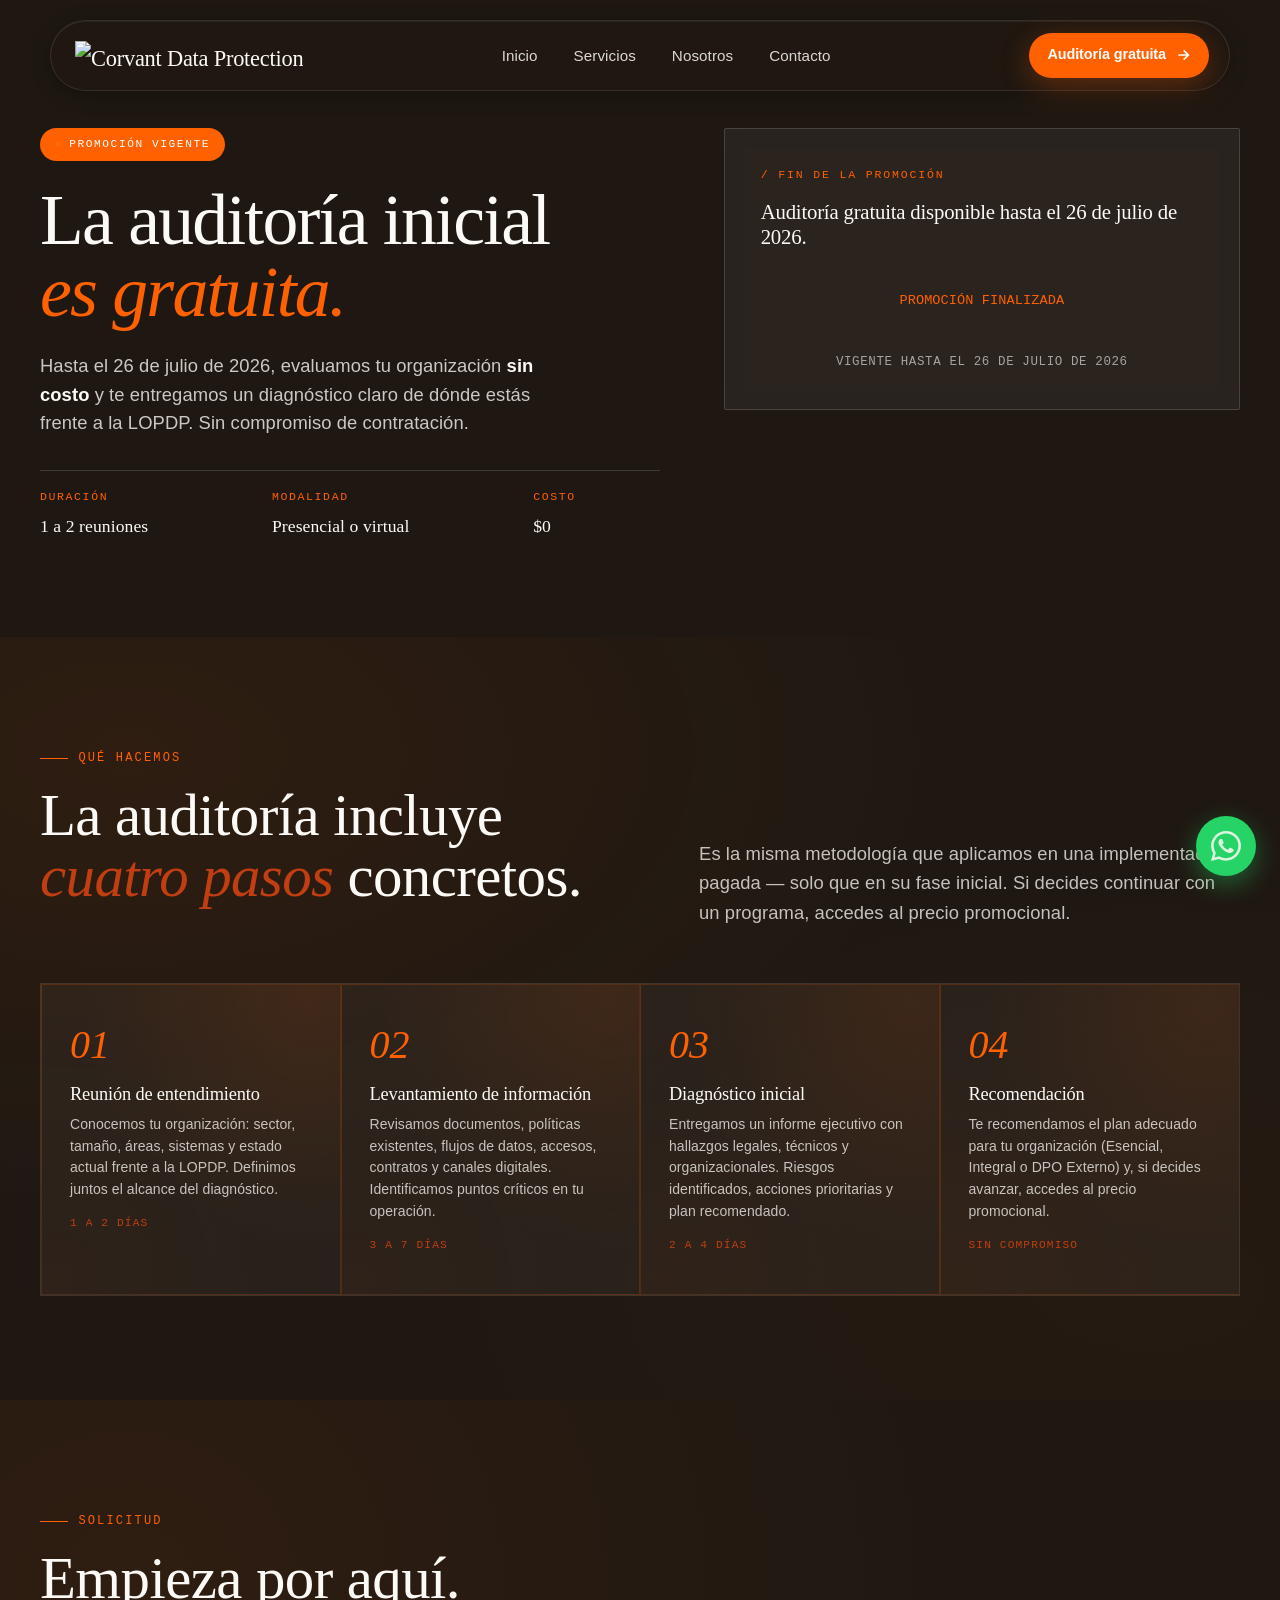
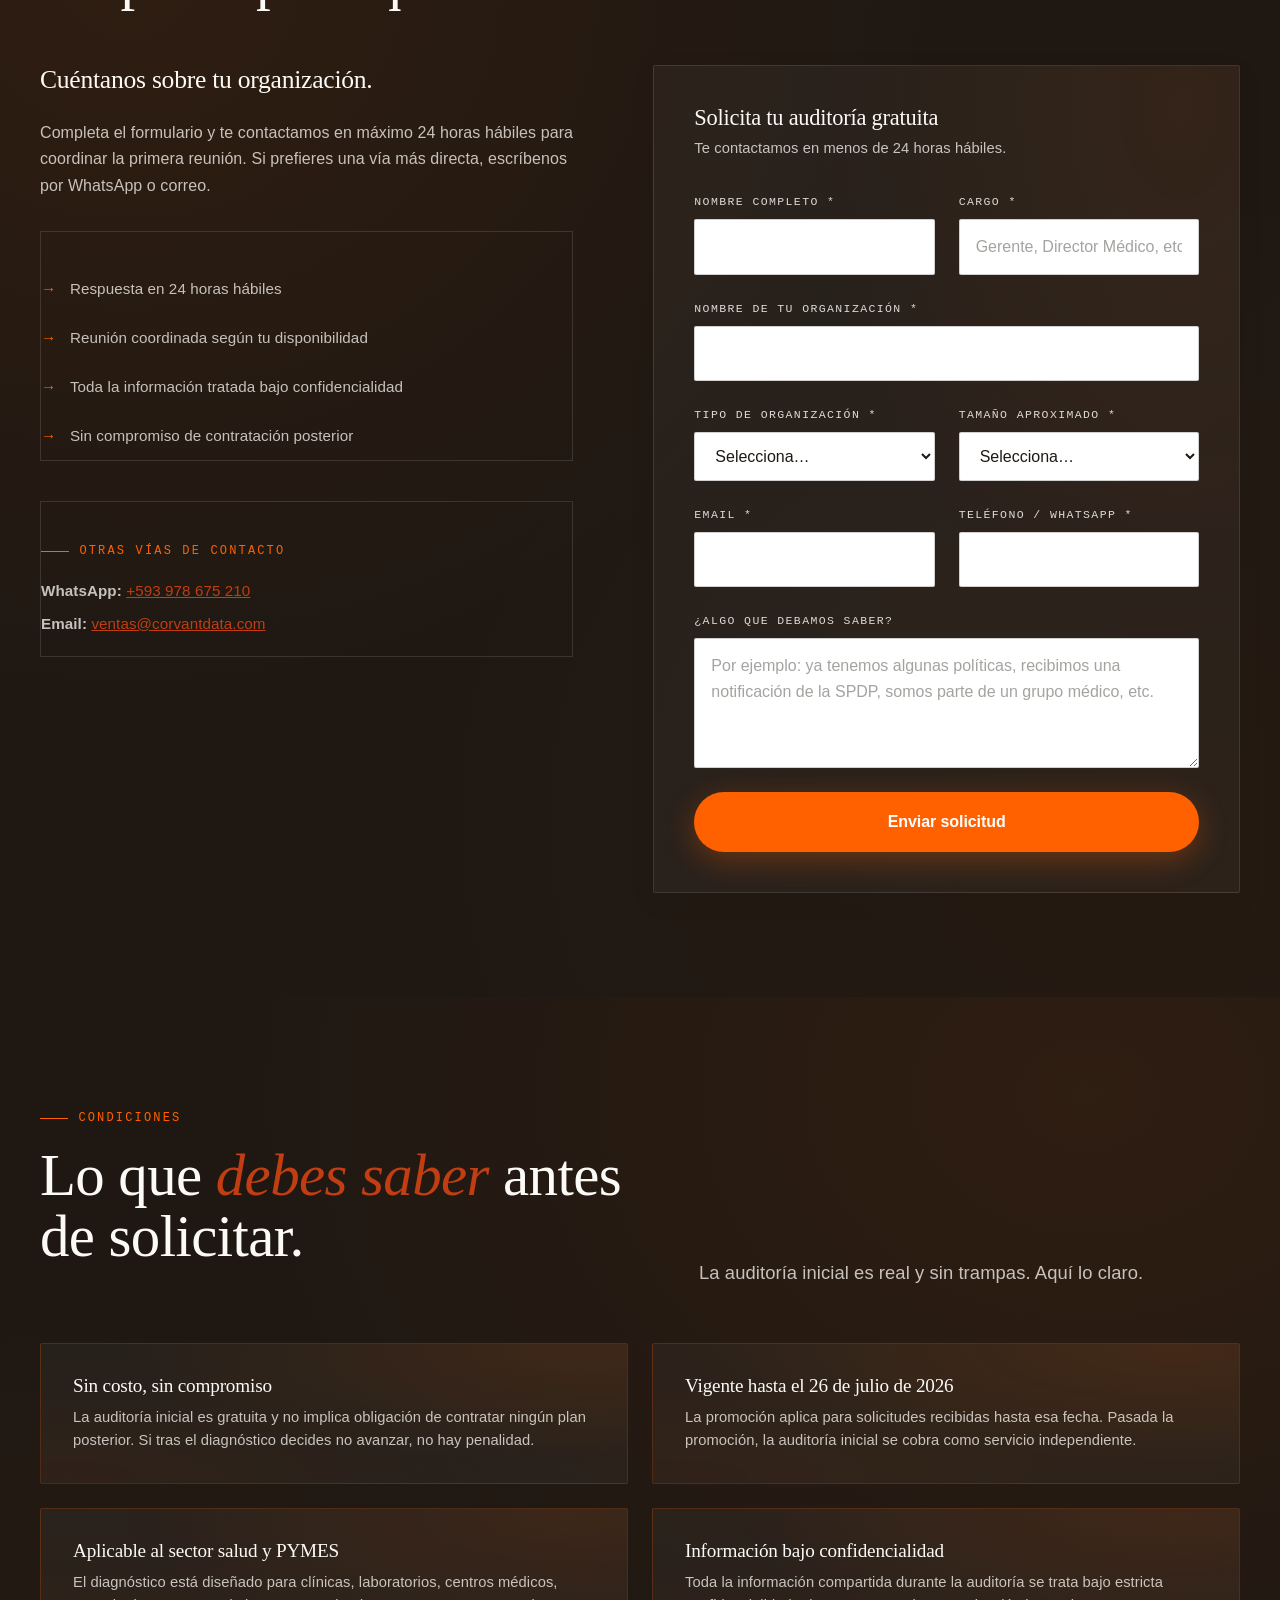
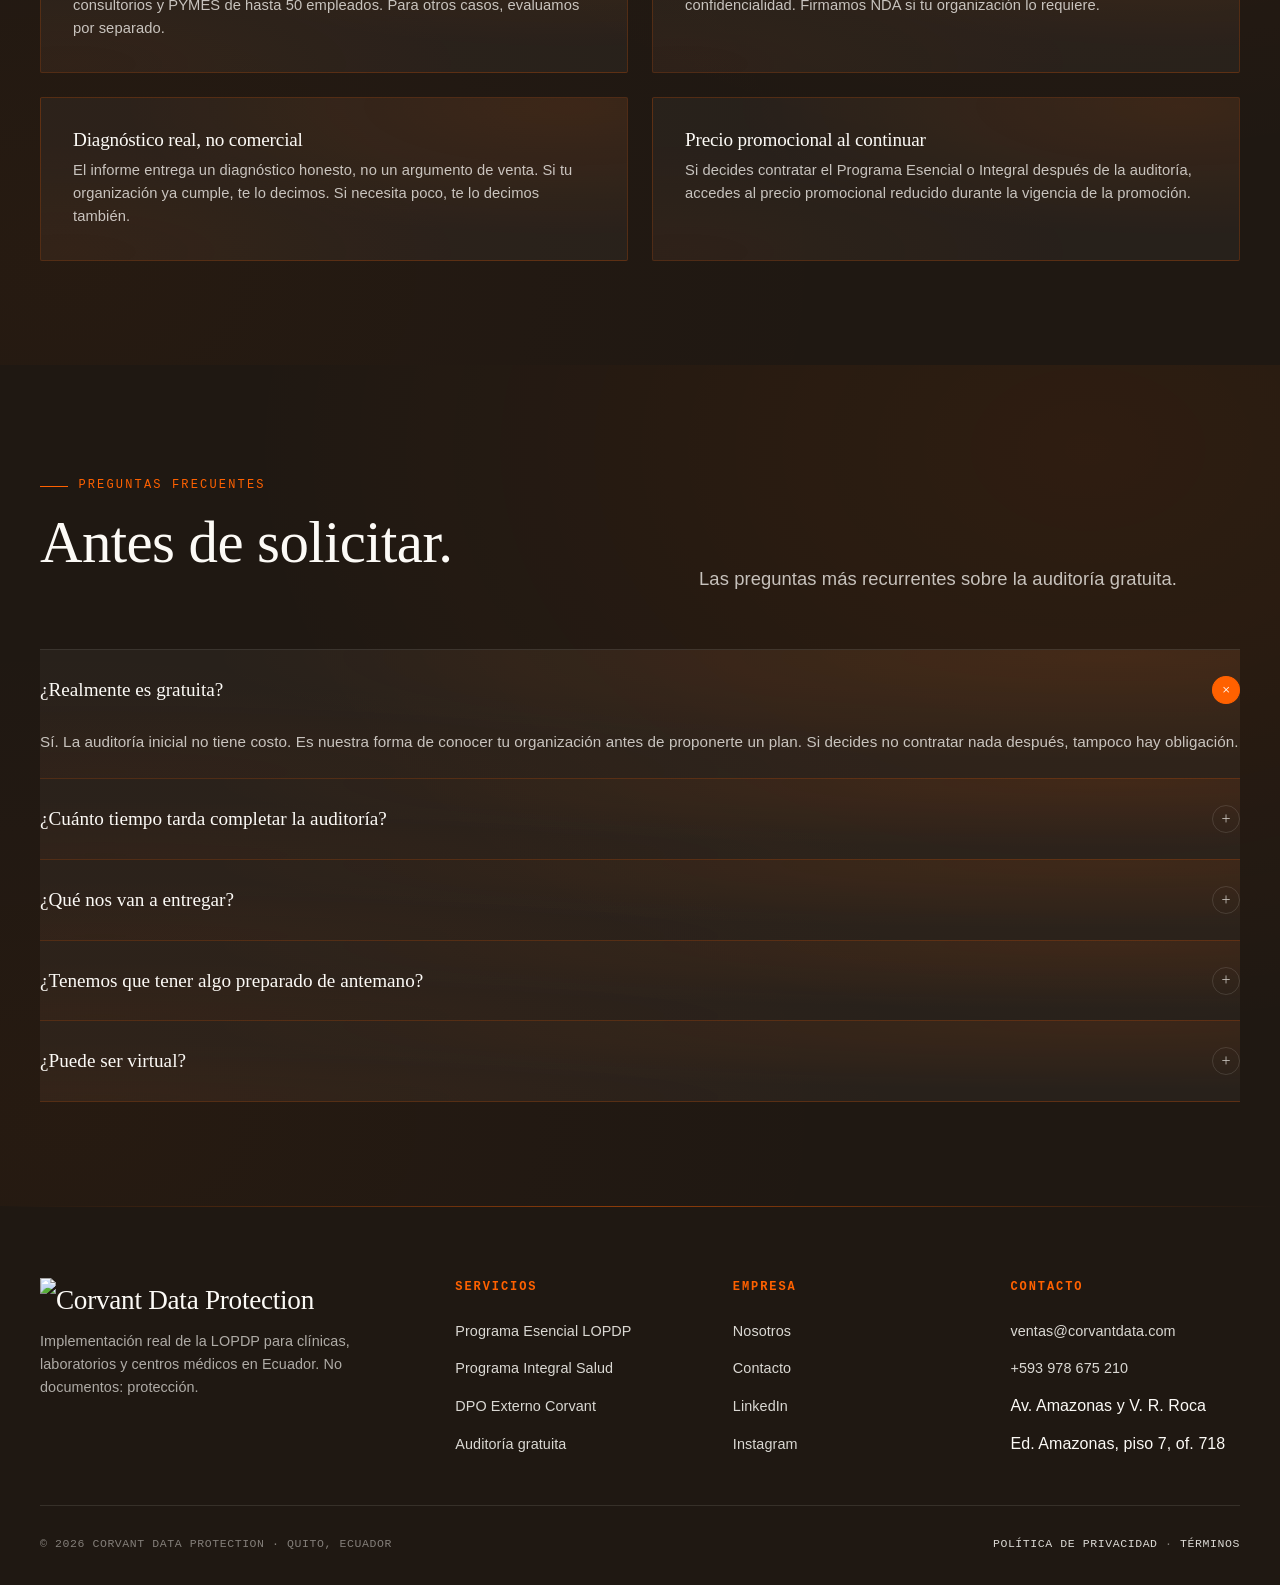
==== commit d34a8edd: "Add files via upload" ====
--- a/auditoria-gratuita.html
+++ b/auditoria-gratuita.html
@@ -2,9 +2,13 @@
 <html lang="es">
 <head>
 <meta charset="UTF-8">
+<link rel="icon" type="image/png" sizes="32x32" href="/Marca_Corvant-15.png.png?v=10">
+<link rel="icon" type="image/png" sizes="64x64" href="/Marca_Corvant-15.png.png?v=10">
+<link rel="shortcut icon" type="image/png" href="/Marca_Corvant-15.png.png?v=10">
+<link rel="apple-touch-icon" href="/Marca_Corvant-15.png.png?v=10">
 <meta name="viewport" content="width=device-width, initial-scale=1.0">
 <title>Auditoría gratuita — Corvant Data Protection</title>
-<meta name="description" content="Auditoría inicial sin costo para clínicas, laboratorios y centros médicos en Ecuador. Diagnóstico claro frente a la LOPDP. Vigente hasta el 26 de junio de 2026.">
+<meta name="description" content="Auditoría inicial sin costo para clínicas, laboratorios y centros médicos en Ecuador. Diagnóstico claro frente a la LOPDP. Vigente hasta el 26 de julio de 2026.">
 <link rel="stylesheet" href="styles.css">
 <style>
 
@@ -167,7 +171,7 @@
 
 /* What we do */
 .what-we-do {
-  background: var(--cream);
+  background: var(--ink);
   padding: var(--section-y) 0;
 }
 .steps-grid {
@@ -175,12 +179,12 @@
   grid-template-columns: repeat(4, 1fr);
   gap: 0;
   margin-top: 3rem;
-  border-top: 1px solid var(--gray-line);
-  border-bottom: 1px solid var(--gray-line);
+  border: 1px solid rgba(252,250,246,0.12);
+  border: 1px solid rgba(252,250,246,0.12);
 }
 .step-cell {
   padding: 2.5rem 1.75rem;
-  border-right: 1px solid var(--gray-line);
+  border: 1px solid rgba(252,250,246,0.12);
 }
 .step-cell:last-child { border-right: none; }
 .step-num {
@@ -196,11 +200,11 @@
   font-size: 1.15rem;
   font-weight: 500;
   margin-bottom: 0.6rem;
-  color: var(--ink); }
+  color: var(--cream); }
 .step-cell p {
   font-size: 0.875rem;
   line-height: 1.55;
-  color: var(--ink-soft);
+  color: rgba(252,250,246,0.75);
 }
 .step-time {
   font-family: var(--mono);
@@ -214,7 +218,7 @@
 
 /* Form section */
 .form-section {
-  background: var(--cream-warm);
+  background: var(--ink);
   padding: var(--section-y) 0;
 }
 .form-grid {
@@ -228,21 +232,21 @@
 .form-info p {
   font-size: 1rem;
   line-height: 1.65;
-  color: var(--ink-soft);
+  color: rgba(252,250,246,0.75);
   margin-bottom: 1.25rem;
 }
 .form-info ul {
   list-style: none;
   margin-top: 2rem;
   padding-top: 2rem;
-  border-top: 1px solid var(--gray-line);
+  border: 1px solid rgba(252,250,246,0.12);
 }
 .form-info ul li {
   display: flex;
   gap: 0.85rem;
   padding: 0.75rem 0;
   font-size: 0.95rem;
-  color: var(--ink-soft);
+  color: rgba(252,250,246,0.75);
 }
 .form-info ul li::before {
   content: "→";
@@ -252,8 +256,8 @@
 }
 
 .form-card {
-  background: var(--white);
-  border: 1px solid var(--gray-line);
+  background: rgba(255,255,255,0.05);
+  border: 1px solid rgba(252,250,246,0.12);
   border-radius: var(--radius);
   padding: 2.5rem;
   box-shadow: var(--shadow-md);
@@ -262,11 +266,11 @@
   font-family: var(--serif);
   font-size: 1.4rem;
   margin-bottom: 0.4rem;
-  color: var(--ink); font-weight: 500;
+  color: var(--cream); font-weight: 500;
 }
 .form-card .form-sub {
   font-size: 0.92rem;
-  color: var(--ink-soft);
+  color: rgba(252,250,246,0.75);
   margin-bottom: 2rem;
 }
 .form-card .btn-primary { width: 100%; padding: 1.05rem; font-size: 1rem; }
@@ -282,7 +286,7 @@
 
 /* Conditions */
 .conditions-section {
-  background: var(--cream);
+  background: var(--ink);
   padding: var(--section-y) 0;
 }
 .conditions-grid {
@@ -292,8 +296,8 @@
   margin-top: 2.5rem;
 }
 .condition-card {
-  background: var(--white);
-  border: 1px solid var(--gray-line);
+  background: rgba(255,255,255,0.05);
+  border: 1px solid rgba(252,250,246,0.12);
   border-radius: var(--radius);
   padding: 2rem 2rem;
 }
@@ -302,16 +306,16 @@
   font-size: 1.2rem;
   font-weight: 500;
   margin-bottom: 0.6rem;
-  color: var(--ink); }
+  color: var(--cream); }
 .condition-card p {
   font-size: 0.92rem;
   line-height: 1.55;
-  color: var(--ink-soft);
+  color: rgba(252,250,246,0.75);
 }
 
 /* Mini FAQ */
 .audit-faq {
-  background: var(--cream-warm);
+  background: var(--ink);
   padding: var(--section-y) 0;
 }
 
@@ -319,7 +323,7 @@
   .audit-hero-grid { grid-template-columns: 1fr; gap: 2.5rem; }
   .audit-meta { grid-template-columns: 1fr; gap: 1.25rem; }
   .steps-grid { grid-template-columns: 1fr; }
-  .step-cell { border-right: none; border-bottom: 1px solid var(--gray-line); }
+  .step-cell { border: 1px solid rgba(252,250,246,0.12); }
   .step-cell:last-child { border-bottom: none; }
   .form-grid { grid-template-columns: 1fr; gap: 2.5rem; }
   .conditions-grid { grid-template-columns: 1fr; }
@@ -334,7 +338,7 @@
 <nav class="site-nav">
   <div class="nav-inner">
     <a href="index.html" class="nav-brand">
-      <img src="images/logo-wordmark-dark.png" alt="Corvant Data Protection" class="wordmark">
+      <img src="images/logo-wordmark-white.png" alt="Corvant Data Protection" class="wordmark">
     </a>
     <ul class="nav-links">
       <li><a href="index.html">Inicio</a></li>
@@ -358,7 +362,7 @@
     <div class="audit-hero-grid">
       <div>
         <span class="audit-pill">
-          <span style="width: 6px; height: 6px; background: var(--white); border-radius: 50%;"></span>
+          <span style="width: 6px; height: 6px; background: rgba(255,255,255,0.05); border-radius: 50%;"></span>
           Promoción vigente
         </span>
         <h1>
@@ -366,7 +370,7 @@
           <em>es gratuita.</em>
         </h1>
         <p class="lead">
-          Hasta el 26 de junio de 2026, evaluamos tu organización <strong>sin costo</strong> y te entregamos un diagnóstico claro de dónde estás frente a la LOPDP. Sin compromiso de contratación.
+          Hasta el 26 de julio de 2026, evaluamos tu organización <strong>sin costo</strong> y te entregamos un diagnóstico claro de dónde estás frente a la LOPDP. Sin compromiso de contratación.
         </p>
 
         <div class="audit-meta">
@@ -387,7 +391,7 @@
 
       <aside class="countdown">
         <div class="countdown-label">/ Fin de la promoción</div>
-        <h3 class="countdown-title">Auditoría gratuita disponible hasta el 26 de junio de 2026.</h3>
+        <h3 class="countdown-title">Auditoría gratuita disponible hasta el 26 de julio de 2026.</h3>
         <div class="countdown-grid" id="countdown">
           <div class="countdown-cell">
             <div class="countdown-num" id="cd-days">—</div>
@@ -406,7 +410,7 @@
             <div class="countdown-unit">Seg</div>
           </div>
         </div>
-        <div class="countdown-deadline">VIGENTE HASTA EL 26 DE JUNIO DE 2026</div>
+        <div class="countdown-deadline">VIGENTE HASTA EL 26 DE JULIO DE 2026</div>
       </aside>
     </div>
   </div>
@@ -478,7 +482,7 @@
           <li>Sin compromiso de contratación posterior</li>
         </ul>
 
-        <div style="margin-top: 2.5rem; padding-top: 2rem; border-top: 1px solid var(--gray-line);">
+        <div style="margin-top: 2.5rem; padding-top: 2rem; border: 1px solid rgba(252,250,246,0.12);">
           <div class="eyebrow" style="margin-bottom: 1rem;">Otras vías de contacto</div>
           <p style="font-size: 0.95rem; margin-bottom: 0.5rem;">
             <strong>WhatsApp:</strong> <a href="https://wa.me/593978675210" style="color: var(--orange-deep); text-decoration: underline;">+593 978 675 210</a>
@@ -493,71 +497,75 @@
         <h3>Solicita tu auditoría gratuita</h3>
         <p class="form-sub">Te contactamos en menos de 24 horas hábiles.</p>
 
-        <form>
-          <div class="form-grid-2">
-            <div class="form-row">
-              <label>Nombre completo *</label>
-              <input type="text" required>
-            </div>
-            <div class="form-row">
-              <label>Cargo *</label>
-              <input type="text" placeholder="Gerente, Director Médico, etc." required>
-            </div>
-          </div>
-
-          <div class="form-row">
-            <label>Nombre de tu organización *</label>
-            <input type="text" required>
-          </div>
-
-          <div class="form-grid-2">
-            <div class="form-row">
-              <label>Tipo de organización *</label>
-              <select required>
-                <option value="">Selecciona…</option>
-                <option>Clínica</option>
-                <option>Laboratorio clínico</option>
-                <option>Centro médico</option>
-                <option>Centro de especialidades</option>
-                <option>Consultorio</option>
-                <option>Otra</option>
-              </select>
-            </div>
-            <div class="form-row">
-              <label>Tamaño aproximado *</label>
-              <select required>
-                <option value="">Selecciona…</option>
-                <option>1 – 5 empleados</option>
-                <option>6 – 15 empleados</option>
-                <option>16 – 30 empleados</option>
-                <option>31 – 50 empleados</option>
-                <option>50+ empleados</option>
-              </select>
-            </div>
-          </div>
-
-          <div class="form-grid-2">
-            <div class="form-row">
-              <label>Email *</label>
-              <input type="email" required>
-            </div>
-            <div class="form-row">
-              <label>Teléfono / WhatsApp *</label>
-              <input type="tel" required>
-            </div>
-          </div>
-
-          <div class="form-row">
-            <label>¿Algo que debamos saber?</label>
-            <textarea placeholder="Por ejemplo: ya tenemos algunas políticas, recibimos una notificación de la SPDP, somos parte de un grupo médico, etc."></textarea>
-          </div>
-
-          <button type="submit" class="btn btn-primary">
-            Enviar solicitud
-            <svg viewBox="0 0 24 24" fill="none" stroke="currentColor" stroke-width="2.5"><path d="M5 12h14M13 5l7 7-7 7"/></svg>
-          </button>
-          <p class="form-disclaimer">Tus datos están protegidos por nuestra Política de Privacidad.</p>
-        </form>
+<form action="https://api.web3forms.com/submit" method="POST">
+
+  <input type="hidden" name="access_key" value="9ee3bc28-0982-4c87-900f-4f5168f48602">
+  <input type="hidden" name="subject" value="Nueva solicitud de auditoría gratuita - Corvant">
+  <input type="hidden" name="redirect" value="https://www.corvantdata.com/gracias.html">
+
+  <div class="form-grid-2">
+    <div class="form-row">
+      <label>Nombre completo *</label>
+      <input type="text" name="nombre" required>
+    </div>
+    <div class="form-row">
+      <label>Cargo *</label>
+      <input type="text" name="cargo" placeholder="Gerente, Director Médico, etc." required>
+    </div>
+  </div>
+
+  <div class="form-row">
+    <label>Nombre de tu organización *</label>
+    <input type="text" name="organizacion" required>
+  </div>
+
+  <div class="form-grid-2">
+    <div class="form-row">
+      <label>Tipo de organización *</label>
+      <select name="tipo_organizacion" required>
+        <option value="">Selecciona…</option>
+        <option>Clínica</option>
+        <option>Laboratorio clínico</option>
+        <option>Centro médico</option>
+        <option>Centro de especialidades</option>
+        <option>Consultorio</option>
+        <option>Otra</option>
+      </select>
+    </div>
+    <div class="form-row">
+      <label>Tamaño aproximado *</label>
+      <select name="tamano_aproximado" required>
+        <option value="">Selecciona…</option>
+        <option>1 – 5 empleados</option>
+        <option>6 – 15 empleados</option>
+        <option>16 – 30 empleados</option>
+        <option>31 – 50 empleados</option>
+        <option>50+ empleados</option>
+      </select>
+    </div>
+  </div>
+
+  <div class="form-grid-2">
+    <div class="form-row">
+      <label>Email *</label>
+      <input type="email" name="email" required>
+    </div>
+    <div class="form-row">
+      <label>Teléfono / WhatsApp *</label>
+      <input type="tel" name="telefono" required>
+    </div>
+  </div>
+
+  <div class="form-row">
+    <label>¿Algo que debamos saber?</label>
+    <textarea name="mensaje" placeholder="Por ejemplo: ya tenemos algunas políticas, recibimos una notificación de la SPDP, somos parte de un grupo médico, etc."></textarea>
+  </div>
+
+  <button type="submit" class="btn btn-primary">
+    Enviar solicitud
+  </button>
+
+</form>
       </div>
     </div>
   </div>
@@ -582,7 +590,7 @@
         <p>La auditoría inicial es gratuita y no implica obligación de contratar ningún plan posterior. Si tras el diagnóstico decides no avanzar, no hay penalidad.</p>
       </div>
       <div class="condition-card">
-        <h4>Vigente hasta el 26 de junio de 2026</h4>
+        <h4>Vigente hasta el 26 de julio de 2026</h4>
         <p>La promoción aplica para solicitudes recibidas hasta esa fecha. Pasada la promoción, la auditoría inicial se cobra como servicio independiente.</p>
       </div>
       <div class="condition-card">
@@ -706,16 +714,16 @@
     </div>
     <div class="footer-bottom">
       <p>© 2026 Corvant Data Protection · Quito, Ecuador</p>
-      <p>Política de Privacidad · Aviso de Cookies</p>
+      <p><a href="politica-privacidad.html">Política de Privacidad</a> · <a href="terminos-condiciones.html">Términos</a></p>
     </div>
   </div>
 </footer>
 
 <script src="scripts.js"></script>
 <script>
-// Countdown to June 26, 2026 (Quito time)
+// Countdown to July 26, 2026 (Quito time)
 (function () {
-  const deadline = new Date('2026-06-26T23:59:59-05:00').getTime();
+  const deadline = new Date('2026-07-26T23:59:59-05:00').getTime();
   const elDays = document.getElementById('cd-days');
   const elHours = document.getElementById('cd-hours');
   const elMin = document.getElementById('cd-min');
--- a/styles.css
+++ b/styles.css
@@ -102,7 +102,7 @@
   --gray: #6B6258;
   --gray-soft: #9A9089;
   --gray-line: #E8E2D5;
-  --gray-bg: #F4EFE6;
+  --gray-bg: #1a1410;
   --sand: #E8D9C2;
   --cream: #FCFAF6;
   --cream-warm: #F8F3E8;
@@ -138,8 +138,8 @@
 html { scroll-behavior: smooth; }
 body {
   font-family: var(--sans);
-  background: var(--cream);
-  color: var(--ink);
+  background: var(--warm-black);
+  color: var(--cream);
   line-height: 1.6;
   font-size: 16px;
   font-weight: 400;
@@ -216,14 +216,14 @@
 .eyebrow.on-dark { color: var(--orange); }
 .eyebrow.on-dark::before { background: var(--orange); }
 .eyebrow.on-orange { color: var(--white); }
-.eyebrow.on-orange::before { background: var(--white); }
+.eyebrow.on-orange::before { background: rgba(255,255,255,0.05); }
 
 h1, h2, h3, h4 {
   font-family: var(--serif);
   font-weight: 400;
   line-height: 1.05;
   letter-spacing: -0.01em;
-  color: var(--ink);
+  color: var(--cream);
 }
 h1 em, h2 em, h3 em { font-style: italic; color: var(--orange-deep); font-weight: 400; }
 .on-dark h1, .on-dark h2, .on-dark h3, .on-dark h4 { color: var(--cream); }
@@ -239,7 +239,7 @@
 .lead {
   font-size: 1.125rem;
   line-height: 1.55;
-  color: var(--ink-soft);
+  color: rgba(252,250,246,0.75);
   max-width: 60ch;
 }
 .on-dark .lead { color: rgba(252, 250, 246, 0.78); }
@@ -256,10 +256,10 @@
 section { padding: var(--section-y) 0; }
 .section-tight { padding: calc(var(--section-y) * 0.7) 0; }
 
-.section-light { background: var(--cream); color: var(--ink); }
-.section-cream { background: var(--cream-warm); color: var(--ink); }
-.section-sand  { background: var(--sand); color: var(--ink); }
-.section-gray  { background: var(--gray-bg); color: var(--ink); }
+.section-light { background: var(--ink); color: var(--cream); }
+.section-cream { background: var(--ink); color: var(--cream); }
+.section-sand  { background: var(--sand); color: var(--cream); }
+.section-gray  { background: var(--gray-bg); color: var(--cream); }
 .section-dark  { background: var(--warm-black); color: var(--cream); }
 .section-orange { background: var(--orange); color: var(--white); }
 
@@ -321,19 +321,19 @@
 
 .btn-outline {
   background: transparent;
-  color: var(--ink);
+  color: var(--cream);
   border: 1px solid rgba(31, 24, 18, 0.2);
 }
 .btn-outline:hover {
   background: var(--ink);
   color: var(--cream);
-  border-color: var(--ink);
+  border-color: var(--cream);
   transform: translateY(-2px);
 }
 .on-dark .btn-outline { color: var(--cream); border-color: rgba(252, 250, 246, 0.25); }
-.on-dark .btn-outline:hover { background: var(--cream); color: var(--ink); border-color: var(--cream); }
+.on-dark .btn-outline:hover { background: var(--cream); color: var(--cream); border-color: var(--cream); }
 .on-orange .btn-outline { color: var(--white); border-color: rgba(255, 255, 255, 0.4); }
-.on-orange .btn-outline:hover { background: var(--white); color: var(--orange-deep); border-color: var(--white); }
+.on-orange .btn-outline:hover { background: rgba(255,255,255,0.05); color: var(--orange-deep); border-color: var(--white); }
 
 .btn-ghost {
   background: transparent;
@@ -363,22 +363,21 @@
   z-index: 100;
   width: calc(100% - 2.5rem);
   max-width: 1180px;
-  background: rgba(252, 250, 246, 0.55);
+  background: rgba(31, 24, 18, 0.72);
   backdrop-filter: saturate(180%) blur(22px);
   -webkit-backdrop-filter: saturate(180%) blur(22px);
-  border: 1px solid rgba(255, 255, 255, 0.6);
+  border: 1px solid rgba(255, 255, 255, 0.1);
   border-radius: var(--radius-pill);
   box-shadow:
-    0 1px 0 rgba(255, 255, 255, 0.8) inset,
-    0 4px 20px rgba(31, 24, 18, 0.08),
-    0 1px 0 rgba(31, 24, 18, 0.04);
+    0 1px 0 rgba(255, 255, 255, 0.06) inset,
+    0 4px 20px rgba(0, 0, 0, 0.3);
   transition: all 0.4s var(--ease-out);
 }
 nav.site-nav.scrolled {
-  background: rgba(252, 250, 246, 0.78);
+  background: rgba(31, 24, 18, 0.88);
   box-shadow:
-    0 1px 0 rgba(255, 255, 255, 0.9) inset,
-    0 8px 30px rgba(31, 24, 18, 0.12);
+    0 1px 0 rgba(255, 255, 255, 0.06) inset,
+    0 8px 30px rgba(0, 0, 0, 0.4);
 }
 .nav-inner {
   display: flex;
@@ -395,7 +394,7 @@
   font-size: 1.35rem;
   font-weight: 500;
   letter-spacing: -0.01em;
-  color: var(--ink);
+  color: var(--cream);
 }
 .nav-brand img { width: 24px; height: 24px; object-fit: contain; }
 .nav-links {
@@ -406,13 +405,13 @@
   font-weight: 500;
 }
 .nav-links a {
-  color: var(--ink-soft);
+  color: rgba(252,250,246,0.75);
   transition: color 0.25s;
   position: relative;
   padding: 0.35rem 0;
 }
-.nav-links a:hover { color: var(--ink); }
-.nav-links a.active { color: var(--orange-deep); }
+.nav-links a:hover { color: var(--cream); }
+.nav-links a.active { color: var(--orange); }
 .nav-links a.active::after {
   content: "";
   position: absolute;
@@ -504,8 +503,8 @@
    COMPONENTS
    ============================================================ */
 .card {
-  background: var(--white);
-  border: 1px solid var(--gray-line);
+  background: rgba(255,255,255,0.05);
+  border: 1px solid rgba(252,250,246,0.12);
   border-radius: var(--radius);
   padding: 2.25rem 2rem;
   transition: all 0.4s var(--ease-out);
@@ -542,12 +541,12 @@
   display: grid;
   grid-template-columns: repeat(4, 1fr);
   gap: 0;
-  border-top: 1px solid var(--gray-line);
-  border-bottom: 1px solid var(--gray-line);
+  border-top: 1px solid rgba(252,250,246,0.12);
+  border-bottom: 1px solid rgba(252,250,246,0.12);
 }
 .stat-item {
   padding: 2rem 1.5rem;
-  border-right: 1px solid var(--gray-line);
+  border-right: 1px solid rgba(252,250,246,0.12);
   transition: background 0.3s;
 }
 .stat-item:last-child { border-right: none; }
@@ -557,7 +556,7 @@
   font-size: clamp(2.5rem, 4vw, 3.5rem);
   font-weight: 500;
   line-height: 1;
-  color: var(--ink);
+  color: var(--cream);
   margin-bottom: 0.4rem;
   display: flex;
   align-items: baseline;
@@ -570,7 +569,7 @@
   font-weight: 700;
   color: var(--orange);
 }
-.stat-label { font-size: 0.8rem; color: var(--gray); line-height: 1.4; }
+.stat-label { font-size: 0.8rem; color: rgba(252,250,246,0.5); line-height: 1.4; }
 
 /* Process */
 .process-list { display: grid; gap: 0; }
@@ -579,7 +578,7 @@
   grid-template-columns: 1.2fr 0.6fr 2.5fr;
   gap: 2rem;
   padding: 2rem 0;
-  border-bottom: 1px solid var(--gray-line);
+  border-bottom: 1px solid rgba(252,250,246,0.12);
   align-items: start;
   transition: padding 0.3s;
 }
@@ -597,14 +596,14 @@
   font-family: var(--serif);
   font-size: 1.625rem;
   font-weight: 500;
-  color: var(--ink);
-}
-.process-time { font-family: var(--mono); font-size: 0.78rem; color: var(--gray); margin-top: 0.5rem; }
-.process-desc { font-size: 0.95rem; line-height: 1.6; color: var(--ink-soft); }
+  color: var(--cream);
+}
+.process-time { font-family: var(--mono); font-size: 0.78rem; color: rgba(252,250,246,0.5); margin-top: 0.5rem; }
+.process-desc { font-size: 0.95rem; line-height: 1.6; color: rgba(252,250,246,0.75); }
 
 /* FAQ */
-.faq-list { border-top: 1px solid var(--gray-line); }
-.faq-item { border-bottom: 1px solid var(--gray-line); }
+.faq-list { border-top: 1px solid rgba(252,250,246,0.12); }
+.faq-item { border-bottom: 1px solid rgba(252,250,246,0.12); }
 .faq-q {
   width: 100%;
   text-align: left;
@@ -616,7 +615,7 @@
   font-family: var(--serif);
   font-size: 1.2rem;
   font-weight: 500;
-  color: var(--ink);
+  color: var(--cream);
   cursor: pointer;
   transition: color 0.25s;
 }
@@ -624,13 +623,13 @@
 .faq-toggle {
   width: 28px; height: 28px;
   border-radius: 50%;
-  border: 1px solid var(--gray-line);
+  border: 1px solid rgba(252,250,246,0.12);
   display: flex;
   align-items: center;
   justify-content: center;
   flex-shrink: 0;
   font-size: 1rem;
-  color: var(--ink-soft);
+  color: rgba(252,250,246,0.75);
   transition: all 0.4s var(--ease-spring);
 }
 .faq-item.open .faq-toggle {
@@ -645,7 +644,7 @@
   transition: max-height 0.5s var(--ease-out), padding 0.4s;
   font-size: 0.95rem;
   line-height: 1.6;
-  color: var(--ink-soft);
+  color: rgba(252,250,246,0.75);
 }
 .faq-item.open .faq-a {
   max-height: 380px;
@@ -676,15 +675,15 @@
   font-size: 0.72rem;
   letter-spacing: 0.12em;
   text-transform: uppercase;
-  color: var(--ink-soft);
+  color: rgba(252,250,246,0.75);
   font-weight: 500;
 }
 .form-row input, .form-row select, .form-row textarea {
   font: inherit;
   font-size: 1rem;
-  color: var(--ink);
-  background: var(--white);
-  border: 1px solid var(--gray-line);
+  color: var(--cream);
+  background: rgba(255,255,255,0.05);
+  border: 1px solid rgba(252,250,246,0.12);
   border-radius: var(--radius);
   padding: 0.85rem 1rem;
   transition: border-color 0.25s, box-shadow 0.25s;
@@ -739,7 +738,7 @@
   font-weight: 400;
   font-style: italic;
   line-height: 1.25;
-  color: var(--ink);
+  color: var(--cream);
   border-left: 3px solid var(--orange);
   padding-left: 1.75rem;
   max-width: 800px;
@@ -811,7 +810,7 @@
   .footer-grid { grid-template-columns: 1fr 1fr; }
   .stat-grid { grid-template-columns: repeat(2, 1fr); }
   .stat-item:nth-child(2) { border-right: none; }
-  .stat-item:nth-child(1), .stat-item:nth-child(2) { border-bottom: 1px solid var(--gray-line); }
+  .stat-item:nth-child(1), .stat-item:nth-child(2) { border-bottom: 1px solid rgba(252,250,246,0.12); }
   .process-step { grid-template-columns: 1fr; gap: 0.5rem; padding-left: 0; }
   .process-step:hover { padding-left: 0; }
   .form-grid-2 { grid-template-columns: 1fr; }
@@ -822,7 +821,430 @@
 @media (max-width: 540px) {
   .footer-grid { grid-template-columns: 1fr; gap: 2rem; }
   .stat-grid { grid-template-columns: 1fr; }
-  .stat-item { border-right: none; border-bottom: 1px solid var(--gray-line); }
+  .stat-item { border-right: none; border-bottom: 1px solid rgba(252,250,246,0.12); }
   .stat-item:last-child { border-bottom: none; }
   .h-display { font-size: 2.4rem; }
 }
+
+/* ============================================================
+   v5.2 — Mejoras de funcionalidad y legibilidad
+   ============================================================ */
+
+/* === Tipografía más legible (sutil) === */
+body { letter-spacing: 0.005em; line-height: 1.65; }
+p { line-height: 1.65; }
+.lead { font-size: 1.15rem; line-height: 1.6; }
+
+/* === Menu superior más grande === */
+.nav-links { font-size: 0.95rem; gap: 2.25rem; letter-spacing: 0.005em; }
+.nav-brand { font-size: 1.4rem; }
+.nav-cta { padding: 0.65rem 1.15rem; font-size: 0.9rem; }
+
+/* === Botón flotante de WhatsApp === */
+.wa-fab {
+  position: fixed;
+  bottom: 1.5rem;
+  right: 1.5rem;
+  z-index: 90;
+  width: 60px;
+  height: 60px;
+  border-radius: 50%;
+  background: #25D366;
+  color: var(--white);
+  display: flex;
+  align-items: center;
+  justify-content: center;
+  box-shadow: 0 8px 24px rgba(37, 211, 102, 0.4),
+              0 2px 6px rgba(0, 0, 0, 0.12);
+  transition: all 0.35s var(--ease-out);
+  text-decoration: none;
+}
+.wa-fab svg { width: 30px; height: 30px; }
+.wa-fab:hover {
+  transform: translateY(-4px) scale(1.05);
+  box-shadow: 0 16px 36px rgba(37, 211, 102, 0.55),
+              0 4px 10px rgba(0, 0, 0, 0.16);
+  background: #1FBA58;
+}
+.wa-fab::after {
+  content: "";
+  position: absolute;
+  inset: -4px;
+  border-radius: 50%;
+  border: 2px solid #25D366;
+  opacity: 0;
+  animation: waPulse 2.4s infinite;
+}
+@keyframes waPulse {
+  0% { opacity: 0.7; transform: scale(0.95); }
+  100% { opacity: 0; transform: scale(1.4); }
+}
+.wa-fab-tooltip {
+  position: absolute;
+  right: calc(100% + 0.85rem);
+  top: 50%;
+  transform: translateY(-50%);
+  background: var(--warm-black);
+  color: var(--cream);
+  font-family: var(--mono);
+  font-size: 0.7rem;
+  letter-spacing: 0.08em;
+  text-transform: uppercase;
+  padding: 0.5rem 0.85rem;
+  border-radius: 999px;
+  white-space: nowrap;
+  opacity: 0;
+  pointer-events: none;
+  transition: opacity 0.3s, transform 0.3s;
+}
+.wa-fab:hover .wa-fab-tooltip {
+  opacity: 1;
+  transform: translateY(-50%) translateX(-4px);
+}
+@media (max-width: 540px) {
+  .wa-fab { width: 54px; height: 54px; bottom: 1rem; right: 1rem; }
+  .wa-fab svg { width: 26px; height: 26px; }
+  .wa-fab-tooltip { display: none; }
+}
+
+/* === Mobile menu — overlay ============================== */
+@media (max-width: 968px) {
+  .nav-toggle {
+    position: relative;
+    z-index: 110;
+    cursor: pointer;
+  }
+  .nav-toggle span {
+    transition: transform 0.35s var(--ease-out), opacity 0.25s;
+  }
+  body.nav-open .nav-toggle span:nth-child(1) {
+    transform: translateY(6.5px) rotate(45deg);
+  }
+  body.nav-open .nav-toggle span:nth-child(2) {
+    opacity: 0;
+  }
+  body.nav-open .nav-toggle span:nth-child(3) {
+    transform: translateY(-6.5px) rotate(-45deg);
+  }
+
+  .nav-links {
+    display: flex !important;
+    position: fixed;
+    top: 0; left: 0; right: 0; bottom: 0;
+    background: rgba(31, 24, 18, 0.98);
+    backdrop-filter: blur(24px);
+    -webkit-backdrop-filter: blur(24px);
+    flex-direction: column;
+    align-items: center;
+    justify-content: center;
+    gap: 2rem;
+    font-size: 1.6rem;
+    font-family: var(--serif);
+    z-index: 105;
+    opacity: 0;
+    visibility: hidden;
+    transition: opacity 0.4s var(--ease-out), visibility 0.4s;
+    padding: 4rem 1.5rem 2rem;
+  }
+  body.nav-open .nav-links {
+    opacity: 1;
+    visibility: visible;
+  }
+  .nav-links a {
+    color: var(--cream);
+    padding: 0.5rem 0;
+    transition: color 0.25s;
+  }
+  .nav-links a:hover,
+  .nav-links a.active { color: var(--orange); }
+  .nav-links a.active::after { display: none; }
+
+  body.nav-open { overflow: hidden; }
+
+  /* CTA naranja en mobile menu */
+  .nav-cta { display: inline-flex; }
+  nav.site-nav .btn-magnetic { z-index: 110; position: relative; }
+}
+
+/* === Servicios — todos dark + badge "El más popular" === */
+.popular-badge {
+  display: inline-flex;
+  align-items: center;
+  gap: 0.45rem;
+  font-family: var(--mono);
+  font-size: 0.65rem;
+  font-weight: 500;
+  letter-spacing: 0.16em;
+  text-transform: uppercase;
+  color: var(--orange);
+  background: rgba(255, 97, 0, 0.12);
+  border: 1px solid rgba(255, 97, 0, 0.35);
+  padding: 0.3rem 0.7rem;
+  border-radius: 999px;
+  margin-bottom: 1rem;
+}
+.popular-badge::before {
+  content: "★";
+  font-size: 0.7rem;
+}
+
+/* "Cómo trabajamos" — nueva imagen optimizada */
+.diff-image {
+  background-image: url('images/diff-section.jpg');
+  background-size: cover;
+  background-position: center;
+}
+
+/* ===== DARK THEME OVERRIDES ===== */
+/* Form inputs on dark background */
+input[type="text"],
+input[type="email"],
+input[type="tel"],
+select,
+textarea {
+  background: rgba(255,255,255,0.06) !important;
+  border: 1px solid rgba(252,250,246,0.2) !important;
+  color: var(--cream) !important;
+}
+input::placeholder,
+textarea::placeholder {
+  color: rgba(252,250,246,0.35) !important;
+}
+select option {
+  background: var(--ink);
+  color: var(--cream);
+}
+
+/* Cards on dark bg */
+.card, .service-card, .compare-card, .form-card,
+.condition-card, .step-cell, .team-card,
+.faq-item, .pricing-card {
+  border-color: rgba(252,250,246,0.12) !important;
+}
+
+/* Gray line borders */
+.compare-divider, hr, .compare-list li {
+  border-color: rgba(252,250,246,0.12) !important;
+}
+
+/* Eyebrow dark bg fix */
+.eyebrow { color: var(--orange); }
+.eyebrow::before { background: var(--orange); }
+
+/* Links on dark */
+a:not(.btn):not(.nav-brand):not(.footer-brand a) {
+  color: rgba(252,250,246,0.85);
+}
+a:not(.btn):not(.nav-brand):not(.footer-brand a):hover {
+  color: var(--cream);
+}
+
+/* Section header text */
+.section-header p, .section-header .lead {
+  color: rgba(252,250,246,0.75);
+}
+
+/* Price old/strikethrough */
+.price-old { color: rgba(252,250,246,0.4) !important; }
+
+/* Compare list items */
+.compare-list li { color: rgba(252,250,246,0.8) !important; }
+
+/* FAQ */
+.faq-q { color: var(--cream) !important; border-color: rgba(252,250,246,0.12) !important; }
+.faq-a { color: rgba(252,250,246,0.75) !important; border-color: rgba(252,250,246,0.12) !important; }
+
+/* Team initials */
+.team-initials { border-color: rgba(252,250,246,0.15) !important; }
+
+/* Featured card distinction on all-dark theme */
+.compare-card.featured {
+  background: rgba(255, 97, 0, 0.08) !important;
+  border-color: rgba(255, 97, 0, 0.4) !important;
+  box-shadow: 0 0 30px rgba(255, 97, 0, 0.12);
+}
+
+/* Service cards featured on dark */
+.service-card.featured {
+  background: rgba(255, 97, 0, 0.08) !important;
+  border-color: rgba(255, 97, 0, 0.35) !important;
+}
+
+/* diff-grid section on dark - was orange, keep it */
+.diff-grid .diff-point { border-color: rgba(252,250,246,0.1) !important; }
+
+/* Counters section */
+.counter-item { border-color: rgba(252,250,246,0.1) !important; }
+.counter-num { color: var(--orange) !important; }
+
+/* Step cells */
+.step-cell { border-color: rgba(252,250,246,0.1) !important; }
+
+/* Meta pill background */
+.meta-pill {
+  background: rgba(255,97,0,0.15) !important;
+  border-color: rgba(255,97,0,0.3) !important;
+}
+
+/* ===== FORM INPUTS: fondo blanco sobre dark ===== */
+input[type="text"],
+input[type="email"],
+input[type="tel"],
+select,
+textarea {
+  background: #fff !important;
+  border: 1px solid rgba(31,24,18,0.2) !important;
+  color: var(--ink) !important;
+}
+input::placeholder,
+textarea::placeholder {
+  color: rgba(31,24,18,0.4) !important;
+}
+select option {
+  background: #fff;
+  color: var(--ink);
+}
+label {
+  color: rgba(252,250,246,0.85) !important;
+}
+
+/* ===== NAV WORDMARK logo visible en dark nav ===== */
+nav.site-nav .nav-brand { color: var(--cream); }
+
+/* ===== Secciones que aún usen --cream como bg variable ===== */
+.nosotros-process,
+.process-section,
+.how-section,
+[class*="process"],
+[class*="method"] {
+  background: var(--ink) !important;
+  color: var(--cream) !important;
+}
+
+/* ===== GRADIENTES SUTILES — DARK THEME ===== */
+
+/* Body base: gradiente muy suave para evitar negro plano */
+body {
+  background: radial-gradient(ellipse at 60% 0%, rgba(80,40,10,0.18) 0%, transparent 60%),
+              radial-gradient(ellipse at 0% 80%, rgba(60,25,5,0.12) 0%, transparent 50%),
+              var(--warm-black);
+}
+
+/* Secciones alternas — glow cálido posicionado diferente en cada una */
+.section-light,
+.section-cream,
+.section-dark,
+.section-gray,
+.what-we-do,
+.form-section,
+.conditions-section,
+.audit-faq,
+.mission-vision,
+.history-section,
+.values-section,
+.process-section,
+.services-section,
+.team-section,
+.errors-section,
+.nosotros-cta,
+.contact-section,
+.contact-info-section {
+  position: relative;
+}
+.section-light::before,
+.section-cream::before,
+.section-dark::before,
+.section-gray::before,
+.what-we-do::before,
+.form-section::before,
+.conditions-section::before,
+.audit-faq::before,
+.mission-vision::before,
+.history-section::before,
+.values-section::before,
+.process-section::before,
+.services-section::before,
+.team-section::before,
+.errors-section::before,
+.nosotros-cta::before,
+.contact-section::before,
+.contact-info-section::before {
+  content: "";
+  position: absolute;
+  inset: 0;
+  pointer-events: none;
+  z-index: 0;
+  background:
+    radial-gradient(ellipse at 85% 10%, rgba(255,97,0,0.07) 0%, transparent 55%),
+    radial-gradient(ellipse at 5% 90%, rgba(180,70,0,0.05) 0%, transparent 45%);
+}
+
+/* Alterna el glow al lado opuesto en secciones pares */
+.section-light:nth-of-type(even)::before,
+.section-dark:nth-of-type(even)::before,
+.what-we-do::before,
+.form-section::before,
+.values-section::before,
+.team-section::before {
+  background:
+    radial-gradient(ellipse at 10% 15%, rgba(255,97,0,0.07) 0%, transparent 50%),
+    radial-gradient(ellipse at 90% 85%, rgba(180,70,0,0.04) 0%, transparent 45%);
+}
+
+/* Asegurar que el contenido quede sobre el pseudo-elemento */
+.section-light > *,
+.section-cream > *,
+.section-dark > *,
+.what-we-do > *,
+.form-section > *,
+.conditions-section > *,
+.audit-faq > *,
+.mission-vision > *,
+.history-section > *,
+.values-section > *,
+.process-section > *,
+.services-section > *,
+.team-section > *,
+.errors-section > *,
+.contact-section > *,
+.contact-info-section > * {
+  position: relative;
+  z-index: 1;
+}
+
+/* Cards con gradiente interno cálido — como en la imagen */
+.service-card,
+.compare-card,
+.condition-card,
+.team-card,
+.contact-channel,
+.faq-item,
+.step-cell,
+.diff-point,
+.counter-item,
+.pricing-card {
+  background:
+    radial-gradient(ellipse at 90% 5%, rgba(255,97,0,0.09) 0%, transparent 60%),
+    radial-gradient(ellipse at 5% 95%, rgba(140,50,0,0.06) 0%, transparent 50%),
+    rgba(255,255,255,0.04) !important;
+  border-color: rgba(255,97,0,0.18) !important;
+}
+
+/* Card featured (naranja accent) — glow más pronunciado */
+.compare-card.featured,
+.service-card.featured {
+  background:
+    radial-gradient(ellipse at 85% 8%, rgba(255,97,0,0.18) 0%, transparent 55%),
+    radial-gradient(ellipse at 10% 90%, rgba(180,60,0,0.10) 0%, transparent 50%),
+    rgba(255,255,255,0.05) !important;
+  border-color: rgba(255,97,0,0.45) !important;
+  box-shadow: 0 0 40px rgba(255,97,0,0.10), inset 0 1px 0 rgba(255,97,0,0.15);
+}
+
+/* Form card */
+.form-card {
+  background:
+    radial-gradient(ellipse at 90% 5%, rgba(255,97,0,0.06) 0%, transparent 50%),
+    rgba(255,255,255,0.04) !important;
+  border-color: rgba(255,255,255,0.1) !important;
+}
